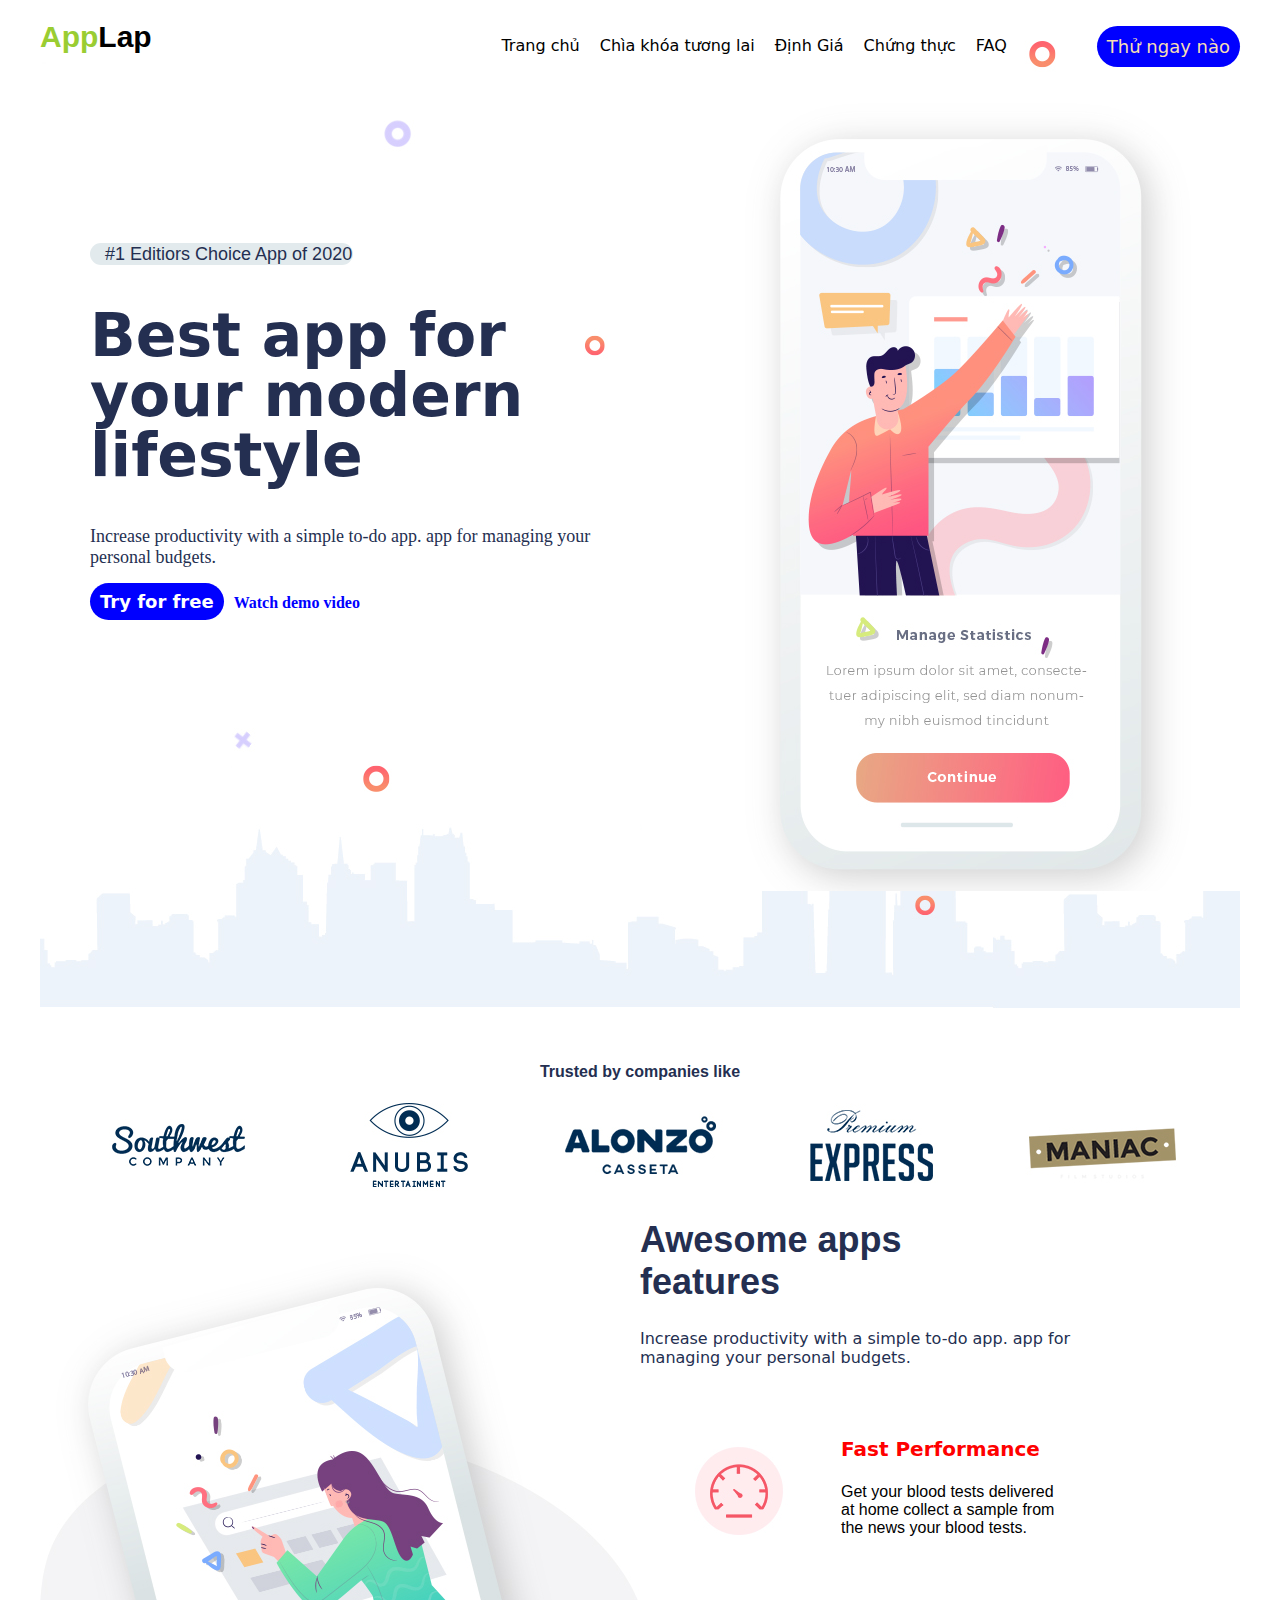
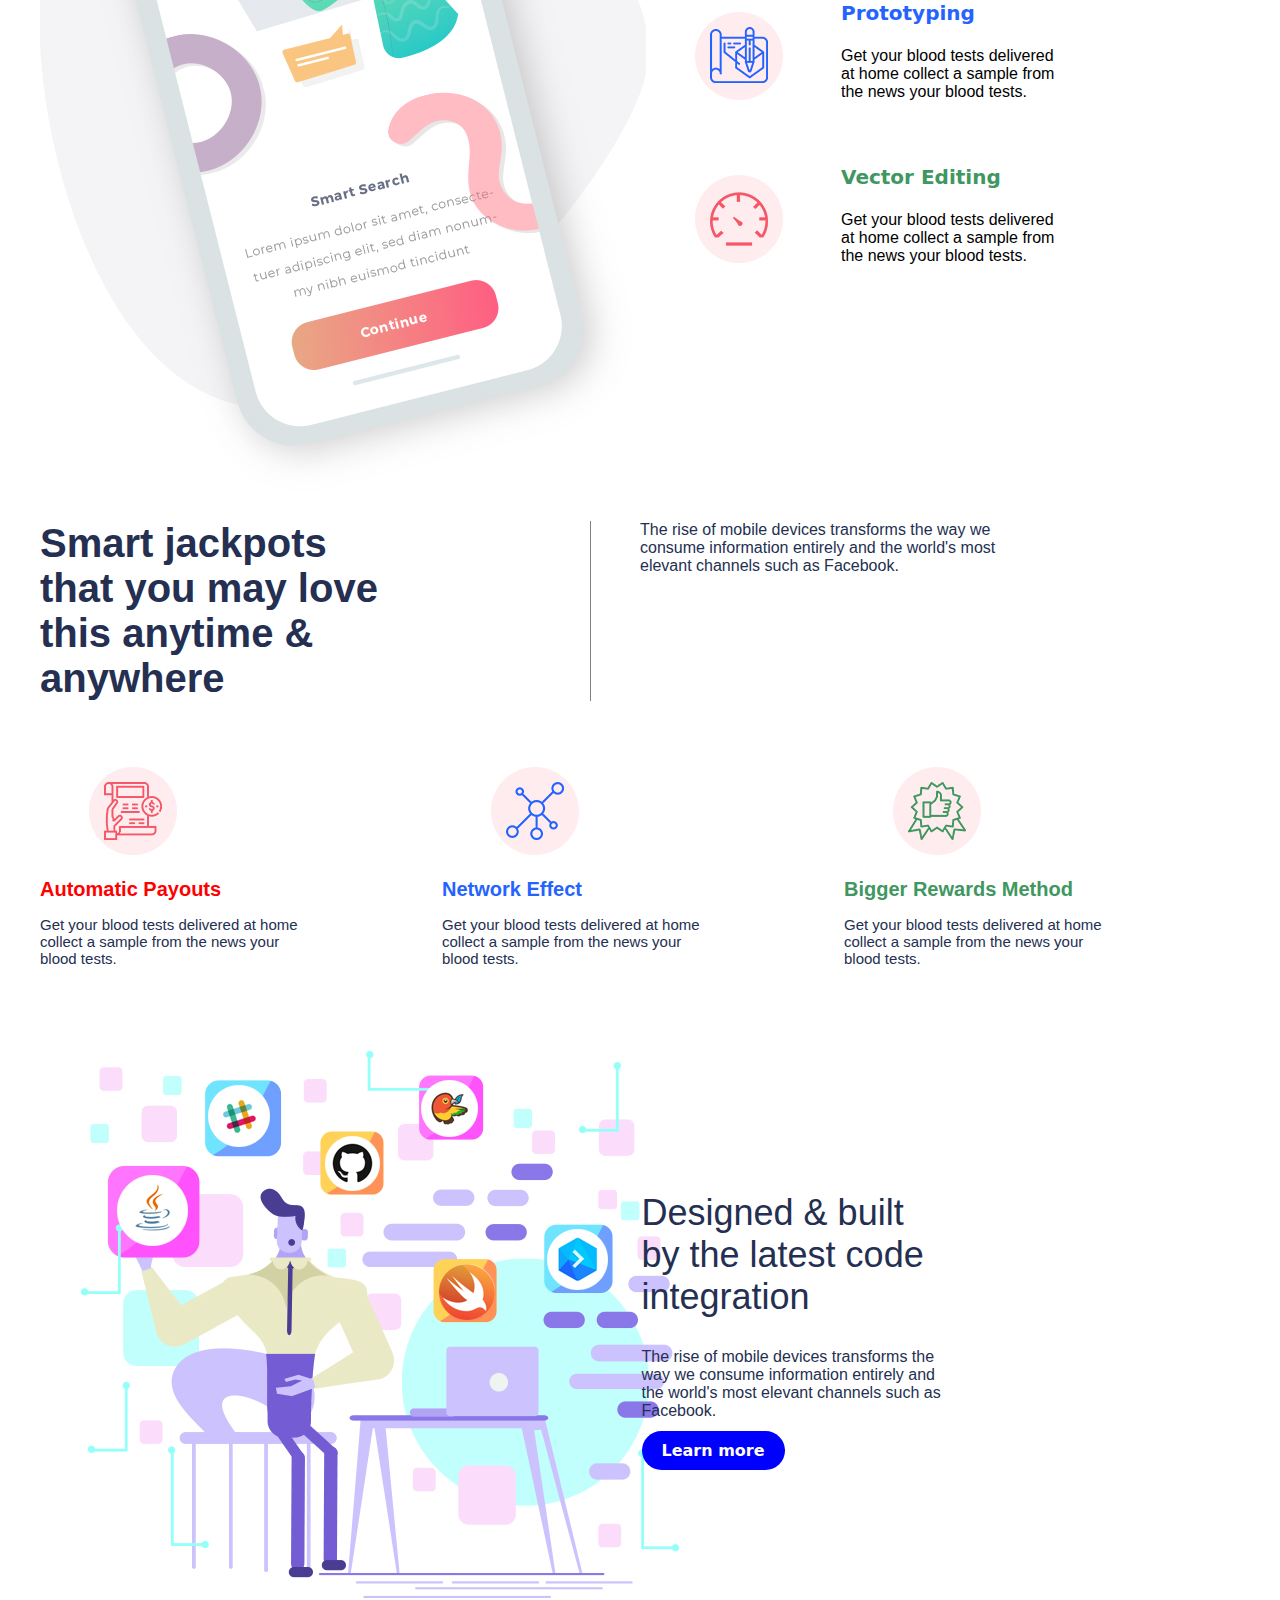
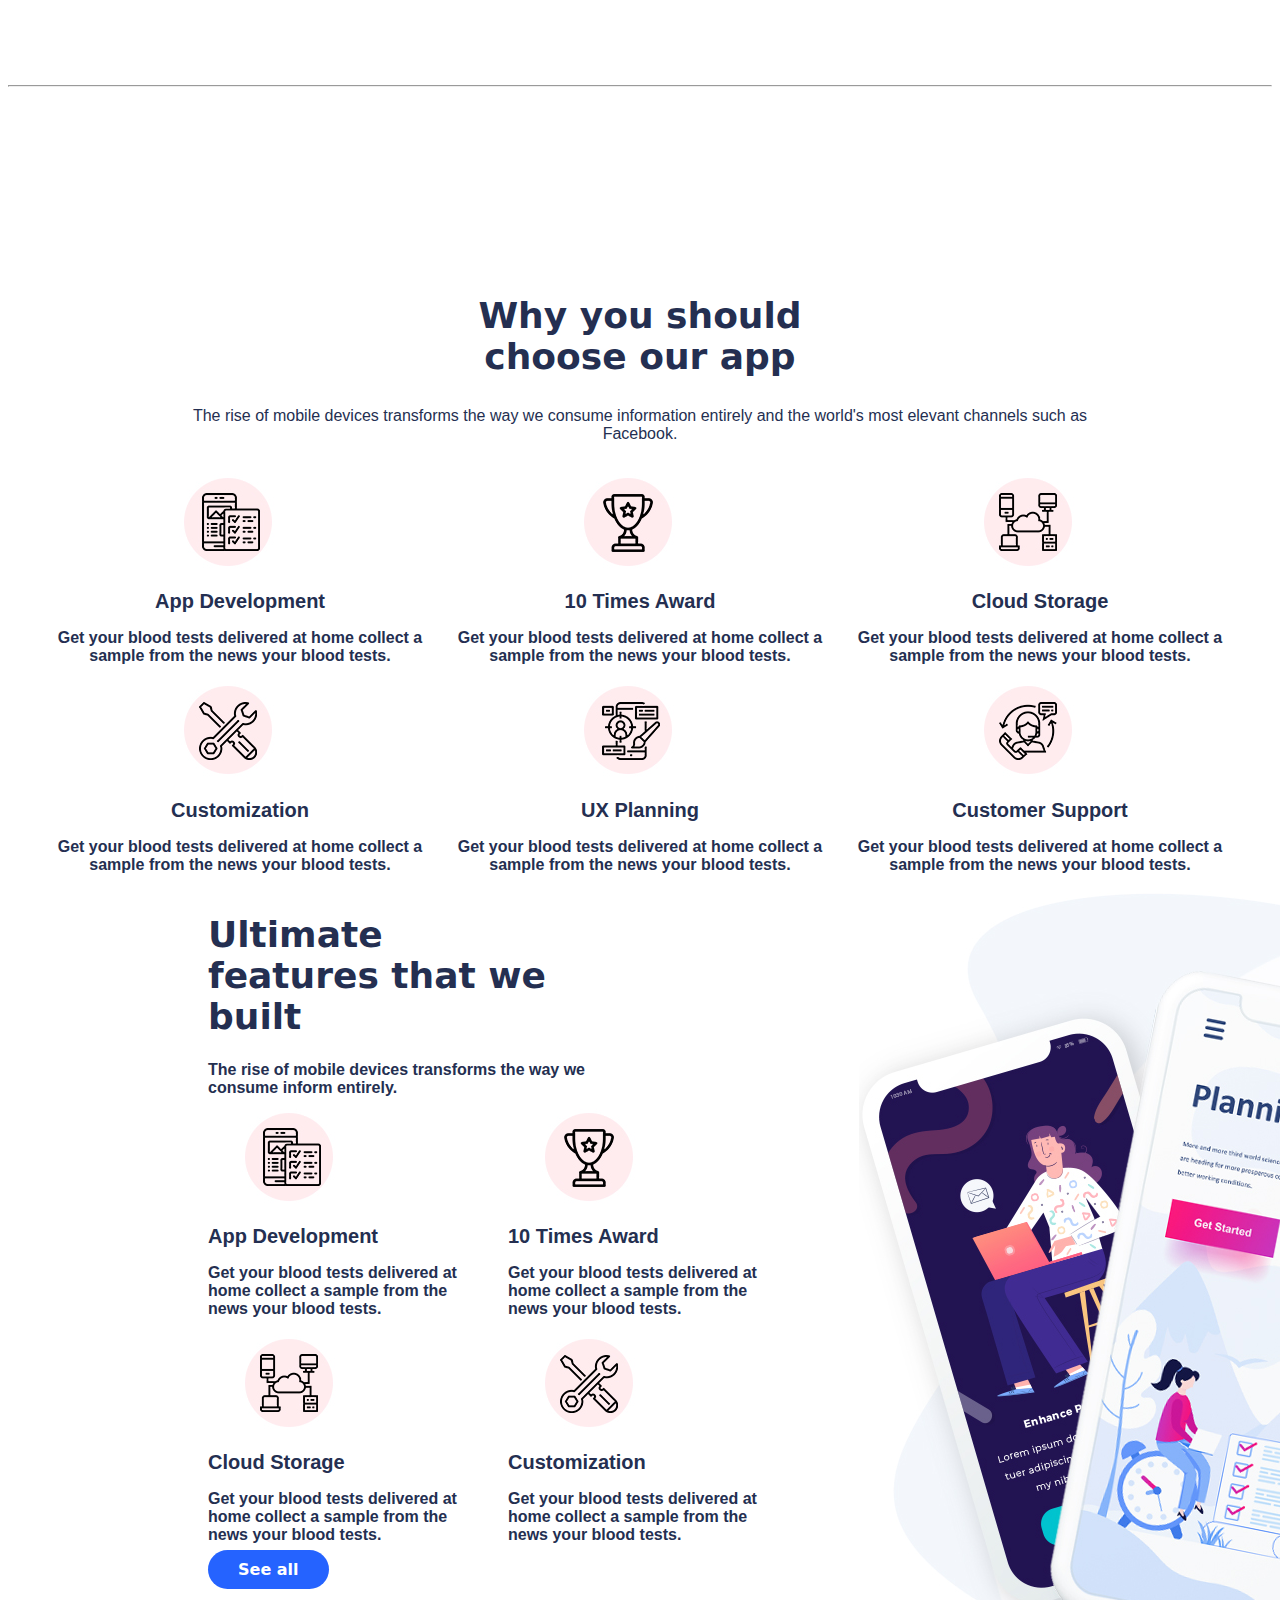
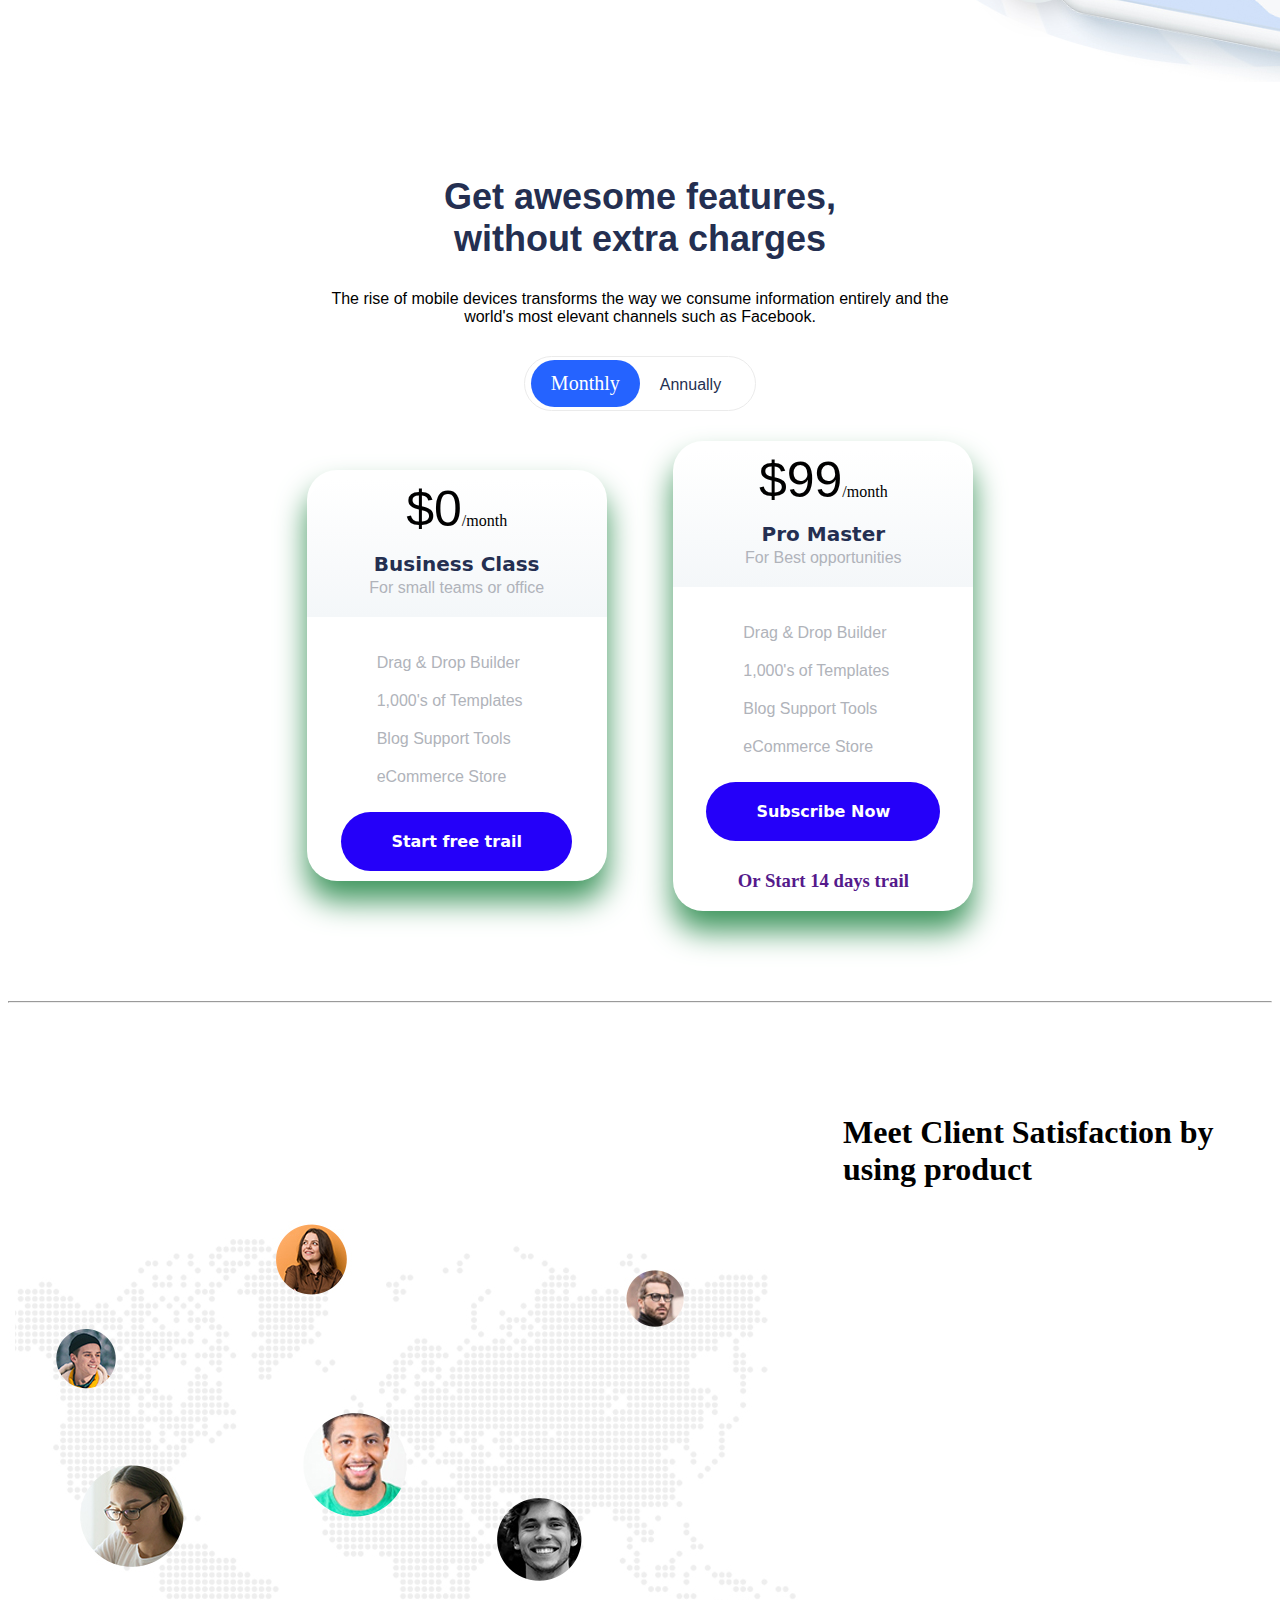
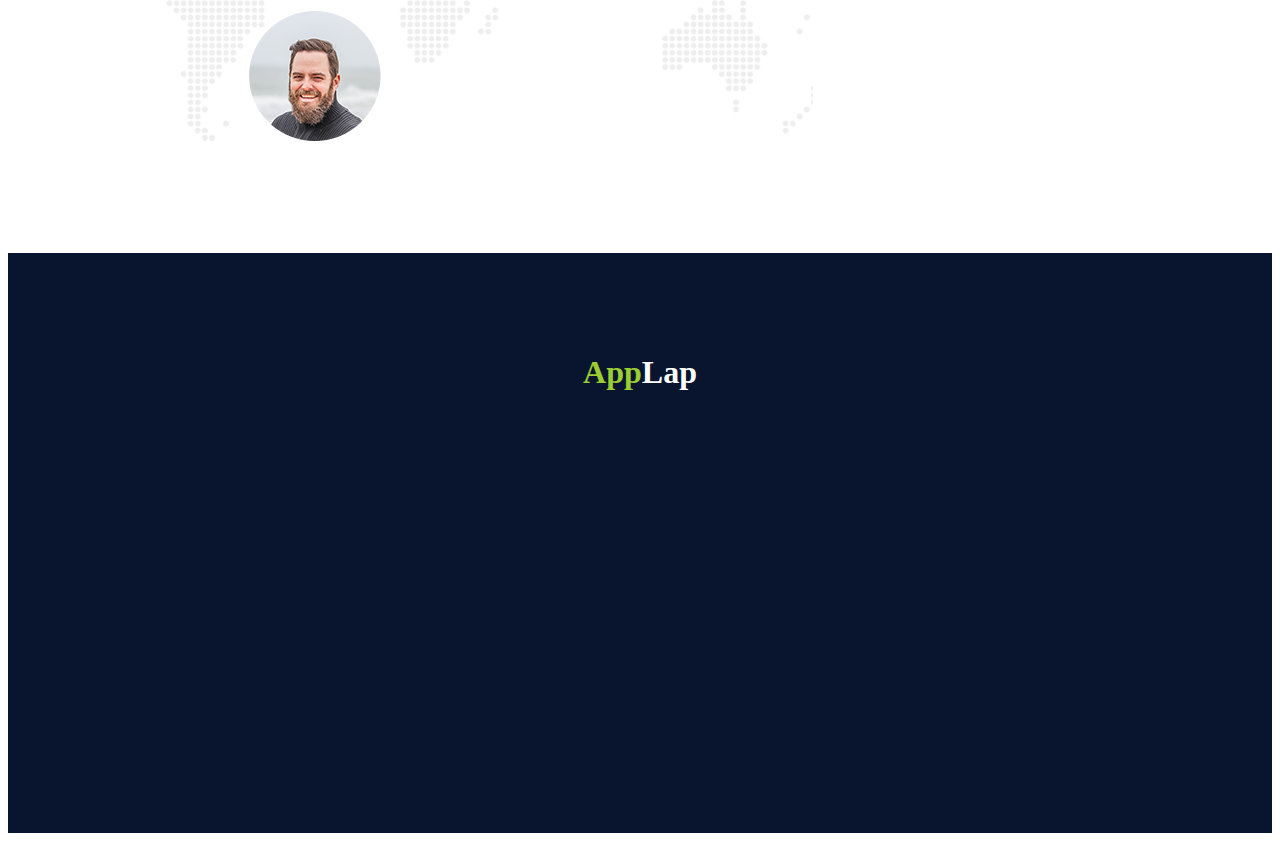
==== index.html @ 27d1355f "first commit" ====
<!DOCTYPE html>
<html lang="en">

<head>
    <meta charset="UTF-8">
    <meta http-equiv="X-UA-Compatible" content="IE=edge">
    <meta name="viewport" content="width=device-width, initial-scale=1.0">
    <title>Document</title>
    <link rel="stylesheet" href="css/style.css">
</head>

<body>
    <div class="khu1">
        <div class="menu">
            <div class="logo">
                <span class="app">App</span><span>Lap</span>
            </div>
            <div class="list-menu">
                <ul class="crop">
                    <li><a class="title" href="">Trang chủ</a></li>
                    <li><a class="title" href="">Chìa khóa tương lai</a></li>
                    <li><a class="title" href="">Định Giá</a></li>
                    <li><a class="title" href="">Chứng thực</a></li>
                    <li><a class="title" href="">FAQ</a></li>
                    <li><a class="title buttion" href="">Thử ngay nào</a></li>
                </ul>
            </div>
        </div>
        <div class="conten">
            <div class="border-outside">
                <div class="qc">
                    
                    <span class="plant1"><img src="./img/so1.jpg" style="margin-top: 20px;" alt=""> #1 Editiors Choice App of 2020</span>
                    <h1 class="plant2">Best app for your modern lifestyle</h1>
                    <h4 class="plant3">Increase productivity with a simple to-do app. app for
                        managing your personal budgets.</h4>
                    <span class="tff"><a href="">Try for free</a></span><span class="wdm"><a href="">Watch demo
                            video</a></span>
                </div>
            </div>
            <div class="img">
                <img src="./img/haha.jpg " class="img1" alt="">
            </div>
        </div>
    </div>
    <div class="khu2">

        <h2 class="title1">
            Trusted by companies like
        </h2>
        <div class="imgk2">
            <img src="./img/logo1.jpg" alt="">
            <img src="./img/logo2.jpg" alt="">
            <img src="./img/logo3.jpg" alt="">
            <img src="./img/logo4.jpg" alt="">
            <img src="./img/logo5.jpg" alt="">
        </div>
        <div class="conten1">
            <div class="imgk2"><img src="./img/img2.jpg" alt=""></div>
            <div class="naraka">
                <h1 class="h1k2">Awesome apps features</h1>
                <h5 class="h5k2">Increase productivity with a simple to-do app. app for
                    managing your personal budgets.</h5>
                <div class="title2">
                    <img src="./img/clock.jpg" alt="">
                    <div class="col-span-2">
                        <h1 class="a">Fast Performance</h1>
                        <h4>Get your blood tests delivered at home collect a sample from the news your blood tests.
                        </h4>
                    </div>
                </div>
                <div class="title2">
                    <img src="./img/paple.jpg" alt="">
                    <div class="col-span-2">
                        <h1 class="b">Prototyping</h1>
                        <h4>Get your blood tests delivered at home collect a sample from the news your blood tests.
                        </h4>
                    </div>
                </div>
                <div class="title2">
                    <img src="./img/clock.jpg" alt="">
                    <div class="col-span-2">
                        <h1 class="c">Vector Editing</h1>
                        <h4>Get your blood tests delivered at home collect a sample from the news your blood tests.
                        </h4>
                    </div>
                </div>

            </div>
        </div>
    </div>
    <div class="khu3">
        <div class="plan">
            <span class="nd1">Smart jackpots that you may love this anytime & anywhere</span>
            <span class="nd2">The rise of mobile devices transforms the way we
                consume information entirely and the world's most
                elevant channels such as Facebook.
            </span>
        </div>
        <div class="plan1">
            <div class="total">
                <img src="./img/bill.jpg" alt="">
                <h1 class="a">Automatic Payouts</h1>
                <h3>Get your blood tests delivered at home collect a sample from the news your blood tests.</h3>
            </div>
            <div class="total">
                <img src="./img/network.jpg" alt="">
                <h1 class="b">Network Effect</h1>
                <h3>Get your blood tests delivered at home collect a sample from the news your blood tests.</h3>
            </div>
            <div class="total">
                <img src="./img/badge.jpg" alt="">
                <h1 class="c">Bigger Rewards Method</h1>
                <h3>Get your blood tests delivered at home collect a sample from the news your blood tests.</h3>
            </div>
        </div>
    </div>
    <div class="khu4">
        <img src="./img/bia2.jpg" alt="">
        <div class="clam">
            <h2>Designed & built by the latest code integration</h2>
            <h4>The rise of mobile devices transforms the way we
            consume information entirely and the world's most
            elevant channels such as Facebook.</h4>
            <span>Learn more</span>

        </div>
    </div>
    <hr>
    <div class="khu5">
        <h1 class="pla">Why you should choose our app</h1>
        <h2 class="plak5">The rise of mobile devices transforms the way we consume information entirely
            and the world's most elevant channels such as Facebook.</h2>
        <div class="gridk5">
            <div class="grik">
                <img src="./img/1.jpg" alt="">
                <h1>App Development</h1>
                <h3>Get your blood tests delivered at
                    home collect a sample from the
                    news your blood tests.</h3>
                  
            </div>
            <div class="grik">
                <img src="./img/2.jpg" alt="">
                <h1>10 Times Award</h1>
                <h3>Get your blood tests delivered at
                    home collect a sample from the
                    news your blood tests.</h3>
                
            </div>
            <div class="grik">
                <img src="./img/3.jpg" alt="">
                <h1>Cloud Storage</h1>
                <h3>Get your blood tests delivered at
                    home collect a sample from the
                    news your blood tests.</h3>
                
            </div>
            <div class="grik">
                <img src="./img/4.jpg" alt="">
                <h1>Customization</h1>
                <h3>Get your blood tests delivered at
                    home collect a sample from the
                    news your blood tests.</h3>
                
            </div>
            <div class="grik">
                <img src="./img/5.jpg" alt="">
                <h1>UX Planning</h1>
                <h3>Get your blood tests delivered at
                    home collect a sample from the
                    news your blood tests.</h3>
                
            </div>
            <div class="grik">
                <img src="./img/6.jpg" alt="">
                <h1>Customer Support</h1>
                <h3>Get your blood tests delivered at
                    home collect a sample from the
                    news your blood tests.</h3>
                
            </div>
        </div>
    </div>
    <div class="khu6">
        <div class="gridk6">
            <div class="plack">
                <h1 class="pt">Ultimate features that we built</h1>
                <h1 class="pl">The rise of mobile devices transforms the way we consume inform entirely.</h1>
                <div class="gridplack">
                    <div class="grik k6">
                        <img src="./img/1.jpg" alt="">
                        <h1>App Development</h1>
                        <h3>Get your blood tests delivered at
                            home collect a sample from the
                            news your blood tests.</h3>
                          
                    </div>
                    <div class="grik k6">
                        <img src="./img/2.jpg" alt="">
                        <h1>10 Times Award</h1>
                        <h3>Get your blood tests delivered at
                            home collect a sample from the
                            news your blood tests.</h3>
                        
                    </div>
                    <div class="grik k6">
                        <img src="./img/3.jpg" alt="">
                        <h1>Cloud Storage</h1>
                        <h3>Get your blood tests delivered at
                            home collect a sample from the
                            news your blood tests.</h3>
                        
                    </div>
                    <div class="grik k6">
                        <img src="./img/4.jpg" alt="">
                        <h1>Customization</h1>
                        <h3>Get your blood tests delivered at
                            home collect a sample from the
                            news your blood tests.</h3>
                        
                    </div>
                </div>
                <span class="seeall"><a href="">See all</a></span>
            </div>
        </div>
        <div class="img">
            <img src="./img/bia3.jpg" alt="">
        </div>
    </div>
    <div class="khu7">
        <h1 class="h1k7">Get awesome features, without extra charges</h1>
        <h1 class="h11k7">The rise of mobile devices transforms the way we consume information entirely
            and the world's most elevant channels such as Facebook.</h1>
        <div class="titlek7">
            <span class="month">Monthly</span><span class="annu">Annually</span>
        </div>
        <div class="gridk7">
            <div class="startfree">
                <div class="headk7">
                    <span class="nb">$0</span><span>/</span><span>month</span>
                    <h1 class="bussiness">Business Class</h1>
                    <h5 class="fsm">For small teams or office</h5>
                </div>
                <div class="bobyk7">
                    <ul>
                        <li>Drag & Drop Builder </li>
                        <li>1,000's of Templates</li>
                        <li>Blog Support Tools</li>
                        <li>eCommerce Store</li>
                        
                    </ul>
                    <button class="stfree"><a href="#">Start free trail</a></button>
                </div>
            </div>
            <div class="startpromasster">
                <div class="headk7">
                    <span class="nb">$99</span><span>/</span><span>month</span>
                    <h1 class="bussiness">Pro Master</h1>
                    <h5 class="fsm">For Best opportunities</h5>
                </div>
                <div class="bobyk7">
                    <ul>
                        <li>Drag & Drop Builder </li>
                        <li>1,000's of Templates</li>
                        <li>Blog Support Tools</li>
                        <li>eCommerce Store</li>
                    </ul>
                    <button class="stfree"><a href="">Subscribe Now</a></button>
                    <h3><a href="" class="or">Or Start 14 days trail</a></h3>
                </div>
            </div>
        </div>

    </div>
    <hr>
    <div class="khu8">
        <div class="world">
            <img src="./img/world.jpg" alt="">
        </div>
        <div class="text">
            <h1 class="k7top">
                Meet Client Satisfaction by using product
            </h1>
            <h4></h4>
        </div>
    </div>
    <div class="footer">
        <div class="planter"><h1> <span class="app">App</span><span class="white">Lap</span></h1></div>
    </div>
</body> 

</html>
---- css/style.css ----
.khu1 {
    padding-top: 12px;
    max-width: 1200px;
    height: 1000px;
    margin: auto;
    background-image: url("../../img/bg-1.jpg");
}

.logo span {
    font-family: 'Lucida Sans', 'Lucida Sans Regular', 'Lucida Grande', 'Lucida Sans Unicode', Geneva, Verdana, sans-serif;
    font-weight: bold;
    font-size: 30px;
}

.app {
    color: yellowgreen;
}

.menu {
    display: flex;
    justify-content: space-between;
}

.crop {
    display: flex;
    list-style: none;
    border: none;
}

.title {
    text-decoration: none;
    padding-left: 20px;
    color: black;
    font-family: system-ui, -apple-system, BlinkMacSystemFont, 'Segoe UI', Roboto, Oxygen, Ubuntu, Cantarell, 'Open Sans', 'Helvetica Neue', sans-serif;
    font-size: medium;
    font-weight: 5 00;

}

.buttion {
    margin-left: 90px;
    padding: 10px;
    background-color: blue;
    color: wheat;
    border-radius: 50px;
    font-size: 18px;
    font-family: system-ui, -apple-system, BlinkMacSystemFont, 'Segoe UI', Roboto, Oxygen, Ubuntu, Cantarell, 'Open Sans', 'Helvetica Neue', sans-serif;
    font-weight: 800px;
}

.conten {
    padding-top: 500px;
    margin: auto;
    max-width: 1100px;
    display: grid;
    grid-template-columns: repeat(2, minmax(0, 1fr));
    gap: 3px;
    padding-top: 30px;
}

.img {
    margin: auto;
}

.border-outside {
    padding-top: 25%;
}

.plant1 img {
    border-radius: 30px;

}

.plant1 {
    font-size: 18px;
    font-family: 'Lucida Sans', 'Lucida Sans Regular', 'Lucida Grande', 'Lucida Sans Unicode', Geneva, Verdana, sans-serif;
    color: #242f51;
    background-color: #e2eaed;
    padding: 1px;
    width: 335px;
    border-radius: 50px;
    padding-left: 10px;
    height: 30px;

}

.plant2 {
    font-size: 60px;
    font-family: system-ui, -apple-system, BlinkMacSystemFont, 'Segoe UI', Roboto, Oxygen, Ubuntu, Cantarell, 'Open Sans', 'Helvetica Neue', sans-serif;
    line-height: 60px;
    color: #242f51;
}

.plant3 {
    font-size: 18px;
    font-family: 'Times New Roman', Times, serif;
    color: #242f51;
    font-weight: 400;
}

.tff>a {
    text-decoration: none;
    padding: 8px;
    padding-top: 8px;
    padding-bottom: 8px;
    padding-left: 10px;
    padding-right: 10px;
    background-color: blue;
    color: white;
    border-radius: 50px;
    font-size: 18px;
    font-family: system-ui, -apple-system, BlinkMacSystemFont, 'Segoe UI', Roboto, Oxygen, Ubuntu, Cantarell, 'Open Sans', 'Helvetica Neue', sans-serif;
    font-weight: bold;
}

.wdm>a {
    text-decoration: none;
    margin-left: 10px;
    font-weight: bold;
    color: blue;
}

.khu2 {
    height: auto;
    margin: auto;
    max-width: 1200px;
    padding-top: 30px;
}

.title1 {
    text-align: center;
    font-size: 16px;
    font-family: 'Lucida Sans', 'Lucida Sans Regular', 'Lucida Grande', 'Lucida Sans Unicode', Geneva, Verdana, sans-serif;
    color: #242f51;
}

.imgk2 {
    display: flex;
    justify-content: space-evenly;
}

.conten1 {
    display: grid;
    grid-template-columns: repeat(2, minmax(0, 1fr));
}

.h1k2 {
    font-family: 'Segoe UI', Tahoma, Geneva, Verdana, sans-serif;
    font-size: 36px;
    font-weight: 600s;
    width: 280px;
    color: #242f51;
}

.h5k2 {
    font-size: 16px;
    font-family: system-ui, -apple-system, BlinkMacSystemFont, 'Segoe UI', Roboto, Oxygen, Ubuntu, Cantarell, 'Open Sans', 'Helvetica Neue', sans-serif;
    color: #242f51;
    font-weight: 400;
    width: 430px;
}

.title2 {
    display: grid;
    grid-template-columns: 1fr 1fr 1fr;
    gap: 3px;
    padding-top: 30px;
}

.col-span-2 {
    grid-column: span 2 / span 2;
}

.title2 h1 {
    font-size: 20px;
    font-family: system-ui, -apple-system, BlinkMacSystemFont, 'Segoe UI', Roboto, Oxygen, Ubuntu, Cantarell, 'Open Sans', 'Helvetica Neue', sans-serif;
    font-weight: 700;
}

.title2 h4 {
    font-family: 'Lucida Sans', 'Lucida Sans Regular', 'Lucida Grande', 'Lucida Sans Unicode', Geneva, Verdana, sans-serif;
    font-size: 16px;
    width: 222px;
    font-weight: 200;
}

.title2 img {
    margin: auto;
}

.a {
    color: red;
}

.b {
    color: #2563ff;
}

.c {
    color: #40975f;
}

.khu3 {
    height: auto;
    margin: auto;
    max-width: 1200px;
    padding-top: 30px;
}

.plan {
    display: grid;
    grid-template-columns: repeat(2, minmax(0, 1fr));
}

.nd1 {
    font-size: 40px;
    font-weight: 600;
    font-family: Impact, Haettenschweiler, 'Arial Narrow Bold', sans-serif;
    width: 370px;
    border-right: 1px solid gray;
    padding-right: 180px;
    color: #242f51;
}

.nd2 {
    font-family: 'Lucida Sans', 'Lucida Sans Regular', 'Lucida Grande', 'Lucida Sans Unicode', Geneva, Verdana, sans-serif;
    font-weight: 300;
    color: #242f51;
    width: 400px;
}

.plan1 {
    padding-top: 60px;
    display: grid;
    grid-template-columns: repeat(3, minmax(0, 1fr));
    gap: 6px;
}

.total h1 {
    font-family: 'Segoe UI', Tahoma, Geneva, Verdana, sans-serif;
    font-size: 20px;
    font-weight: 600s;
}

.plan1 h3 {
    width: 260px;
    font-family: 'Lucida Sans', 'Lucida Sans Regular', 'Lucida Grande', 'Lucida Sans Unicode', Geneva, Verdana, sans-serif;
    font-weight: 100;
    color: #242f51;
    font-size: 15px;
}

.khu4 {
    max-width: 1600px;
    margin: auto;
    display: grid;
    grid-template-columns: repeat(2, minmax(0, 1fr));
    gap: 3px;
}

.clam h2 {
    padding-top: 180px;
    font-size: 36px;
    font-weight: 500;
    font-family: Impact, Haettenschweiler, 'Arial Narrow Bold', sans-serif;
    width: 310px;

    padding-right: 180px;
    color: #242f51;
}

.clam h4 {

    font-family: 'Lucida Sans', 'Lucida Sans Regular', 'Lucida Grande', 'Lucida Sans Unicode', Geneva, Verdana, sans-serif;
    font-weight: 300;
    color: #242f51;
    width: 300px;
}

.clam span {
    background-color: blue;
    color: white;
    padding: 10px 20px;
    margin-top: 40px;
    font-weight: bold;
    font-family: system-ui, -apple-system, BlinkMacSystemFont, 'Segoe UI', Roboto, Oxygen, Ubuntu, Cantarell, 'Open Sans', 'Helvetica Neue', sans-serif;
    border-radius: 60px;
}

.khu5 {
    max-width: 1200px;
    margin: auto;
    padding-top: 200px;
    text-align: center;
}

.pla {

    font-family: system-ui, -apple-system, BlinkMacSystemFont, 'Segoe UI', Roboto, Oxygen, Ubuntu, Cantarell, 'Open Sans', 'Helvetica Neue', sans-serif;
    font-size: 36px;
    font-weight: 600;
    width: 436px;
    margin: auto;
    color: #242f51;
}

.plak5 {
    font-family: 'Lucida Sans', 'Lucida Sans Regular', 'Lucida Grande', 'Lucida Sans Unicode', Geneva, Verdana, sans-serif;
    font-size: 16px;
    color: #242f51;
    font-weight: 400;
    width: 940px;
    margin: auto;
    padding: 30px 0;
}

.gridk5 {
    display: grid;
    grid-template-columns: 1fr 1fr 1fr;
}

.grik h1 {
    font-size: 20px;
    font-family: 'Segoe UI', Tahoma, Geneva, Verdana, sans-serif;
    font-weight: 700;
    color: #242f51;
}

.grik h3 {
    font-family: 'Lucida Sans', 'Lucida Sans Regular', 'Lucida Grande', 'Lucida Sans Unicode', Geneva, Verdana, sans-serif;
    font-size: 16px;
    font-weight: 600;
    color: #242f51;
}

.footer {
    margin-top: 40px;
    height: 580px;
    background-color: #09142e;
}

.white {
    color: white;
}

.planter {
    padding-top: 80px;
    text-align: center;
}

.khu6 {
    width: 1600px;
    margin: auto;
    display: grid;
    grid-template-columns: 1fr 1fr;
    margin: auto;
}

.plack {
    padding-left: 200px;
}

.plack .pl {
    width: 400px;
    font-size: 16px;
    font-family: 'Lucida Sans', 'Lucida Sans Regular', 'Lucida Grande', 'Lucida Sans Unicode', Geneva, Verdana, sans-serif;
    font-weight: bold;
    color: #242f51;
}

.pt {
    font-size: 36px;
    font-family: system-ui, -apple-system, BlinkMacSystemFont, 'Segoe UI', Roboto, Oxygen, Ubuntu, Cantarell, 'Open Sans', 'Helvetica Neue', sans-serif;
    font-weight: 900;
    width: 350px;
    color: #242f51;
}

.gridplack {
    display: grid;
    grid-template-columns: 1fr 1fr;
}

.seeall a {
    text-decoration: none;
    list-style: none;
    background-color: #2563ff;
    padding: 10px;
    padding-left: 30px;
    padding-right: 30px;
    border-radius: 30px;
    color: white;
    font-family: system-ui, -apple-system, BlinkMacSystemFont, 'Segoe UI', Roboto, Oxygen, Ubuntu, Cantarell, 'Open Sans', 'Helvetica Neue', sans-serif;
    font-weight: 600;

}

.k6 h3 {
    width: 258px;
}

.khu7 {
    max-width: 1200px;
    margin: auto;
    text-align: center;
    margin-top: 90px;
    margin-bottom: 90px;

}

.h1k7 {
    margin: auto;
    font-size: 36px;
    font-family: 'Gill Sans', 'Gill Sans MT', Calibri, 'Trebuchet MS', sans-serif;
    font-weight: 800;
    color: #242f51;
    width: 500px;
}

.h11k7 {
    margin: auto;
    font-size: 16px;
    font-family: 'Lucida Sans', 'Lucida Sans Regular', 'Lucida Grande', 'Lucida Sans Unicode', Geneva, Verdana, sans-serif;
    font-weight: 500;
    width: 650px;
    padding: 30px 0;
}

.titlek7 {
    margin: auto;
    border: #ebebeb solid 1px;
    border-radius: 50px;
    width: 230px;
    height: 53px;
}

.month {
    padding: 12px;
    padding-left: 20px;
    padding-right: 20px;
    background-color: #2563ff;
    color: white;
    margin-left: -28px;
    margin-right: 10px;
    margin-top: 3px;
    display: inline-block;
    font-size: 20px;
    border-radius: 50px;

}

.annu {
    font-family: 'Franklin Gothic Medium', 'Arial Narrow', Arial, sans-serif;
    font-size: medium;
    font-size: 16px;
    font-weight: 500;
    color: #242f51;
    padding-left: 10px;
}

.gridk7 {
    display: flex;
    margin: auto;
    justify-items: center;
    margin-top: 30px;

}

.startfree {
    padding-left: -40px;
    padding-top: 10px;
    width: 300px;
    margin: auto;
    text-align: center;
    box-shadow: 0px 20px 30px #40975f;
    border-radius: 30px;
    margin-right: -200px;
}

.startfree:hover {
    border: #242f51 solid 1px;
    transform: scale(1.1);
    transition: transform 0.8s;
    transform-style: preserve-3d;

}
.startpromasster:hover {
    border: #242f51 solid 1px;
    transform: scale(1.1);
    transition: transform 0.8s;
    transform-style: preserve-3d;
}

.bussiness {
    font-size: 20px;
    font-family: system-ui, -apple-system, BlinkMacSystemFont, 'Segoe UI', Roboto, Oxygen, Ubuntu, Cantarell, 'Open Sans', 'Helvetica Neue', sans-serif;
    font-weight: 00;
    color: #242f51;
}

.fsm {
    margin-top: -10px;
    padding-bottom: 20px;
    font-size: 16px;
    font-weight: 500;
    font-family: 'Lucida Sans', 'Lucida Sans Regular', 'Lucida Grande', 'Lucida Sans Unicode', Geneva, Verdana, sans-serif;
    color: #b0b3ba;
}

.nb {
    font-size: 50px;
    font-family: Impact, Haettenschweiler, 'Arial Narrow Bold', sans-serif;
    font-weight: 400;
}

.stfree {
    margin: auto;
    margin-bottom: 10px;
    padding: 20px;
    padding-left: 50px;
    padding-right: 50px;
    background-color: #2500f9;
    border: none;
    font-size: 16px;
    font-family: system-ui, -apple-system, BlinkMacSystemFont, 'Segoe UI', Roboto, Oxygen, Ubuntu, Cantarell, 'Open Sans', 'Helvetica Neue', sans-serif;
    font-weight: 600;
   
    border-radius: 30px;
    
    
}
.stfree a{
    text-decoration: none;
    list-style: none;
    color: white;
}


.bobyk7 ul li {
    padding: 10px;
    padding-left: 30px;
    font-size: 16px;
    font-weight: 500;
    font-family: 'Lucida Sans', 'Lucida Sans Regular', 'Lucida Grande', 'Lucida Sans Unicode', Geneva, Verdana, sans-serif;
    color: #b0b3ba;
}

.headk7 {
    border-top-left-radius: 30px;
    border-top-right-radius: 30px;
    background-color: white;
    background-image: linear-gradient(white, #f4f7f9);
}

.startpromasster {

    width: 300px;
    padding-left: -40px;
    padding-top: 10px;
    width: 300px;
    margin: auto;
    text-align: center;
    box-shadow: 0px 20px 30px #40975f;
    border-radius: 30px;
}
.or{
    text-decoration: none;
    list-style: none;
}
.bobyk7 li {
    list-style: none;
    text-align: start;
    padding: 5px;
}
.khu8{
  margin: auto;
  margin-top: 90px;
  display: flex;
}
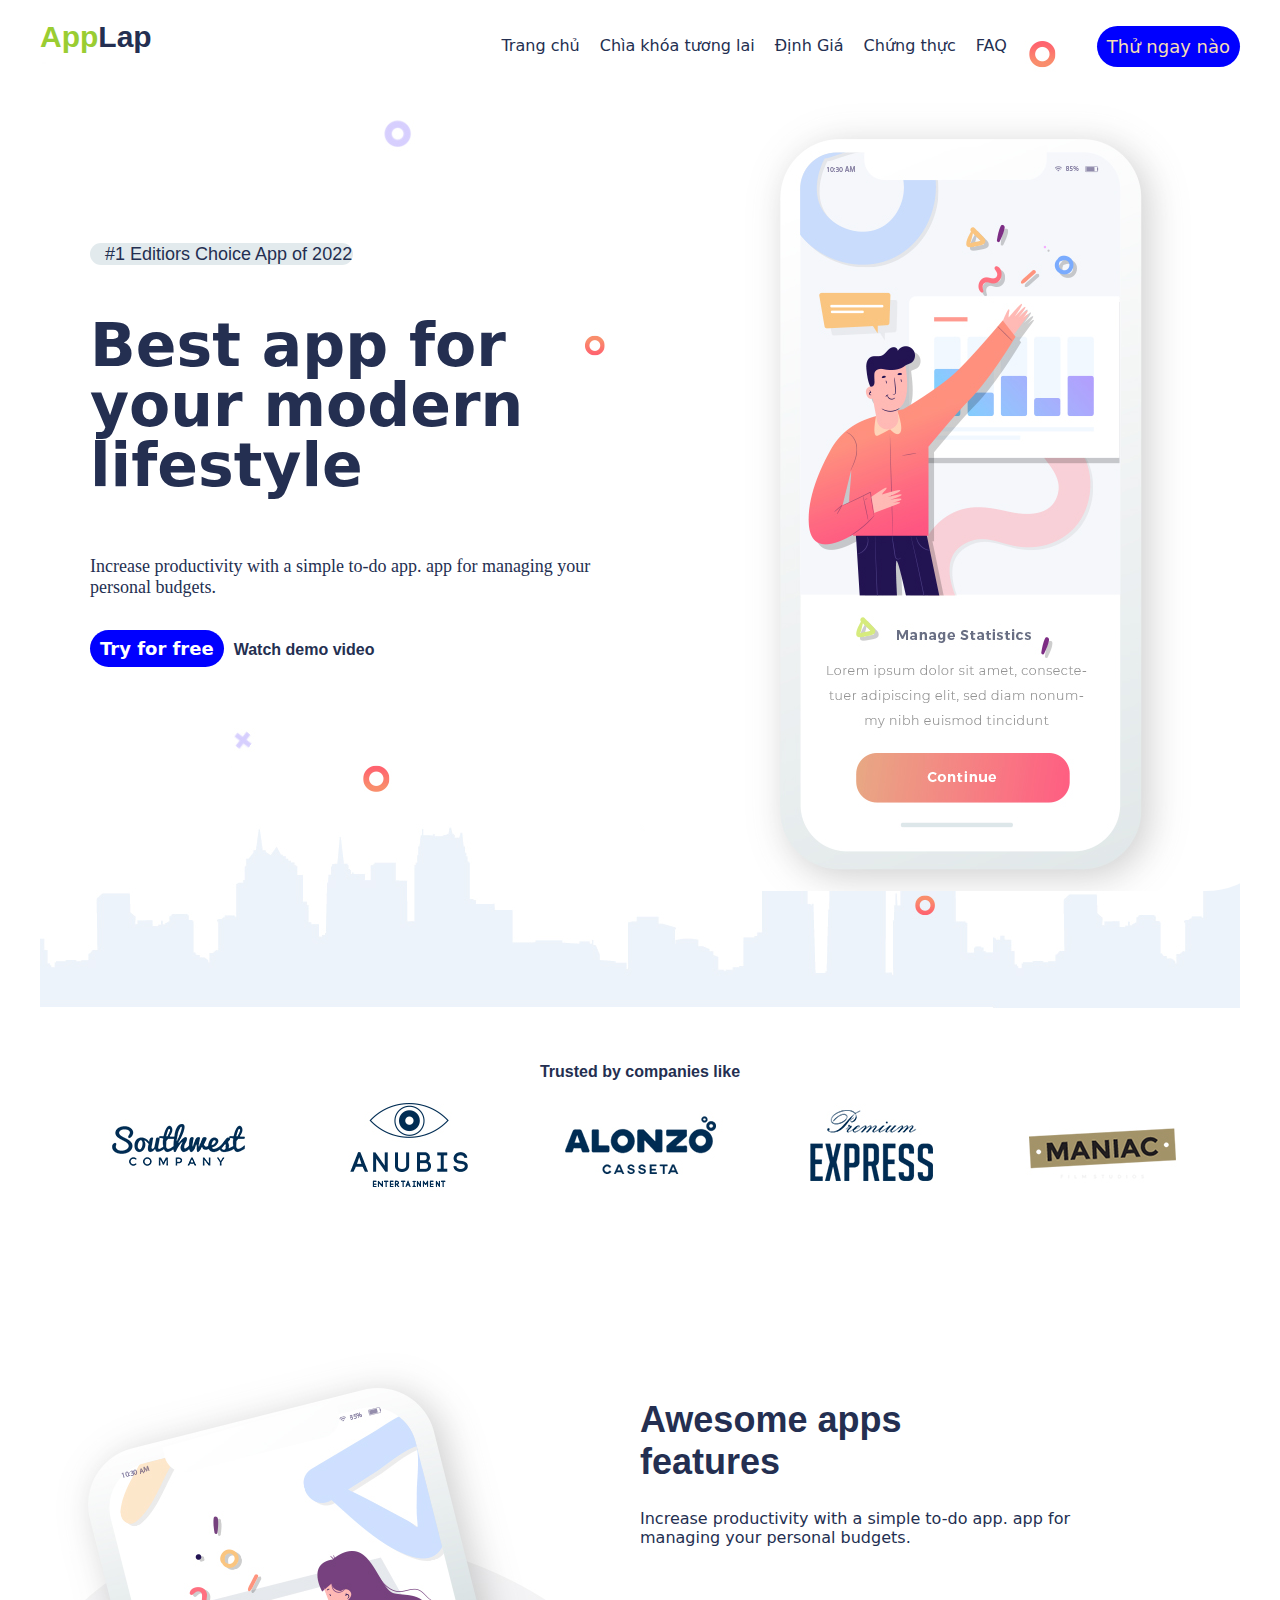
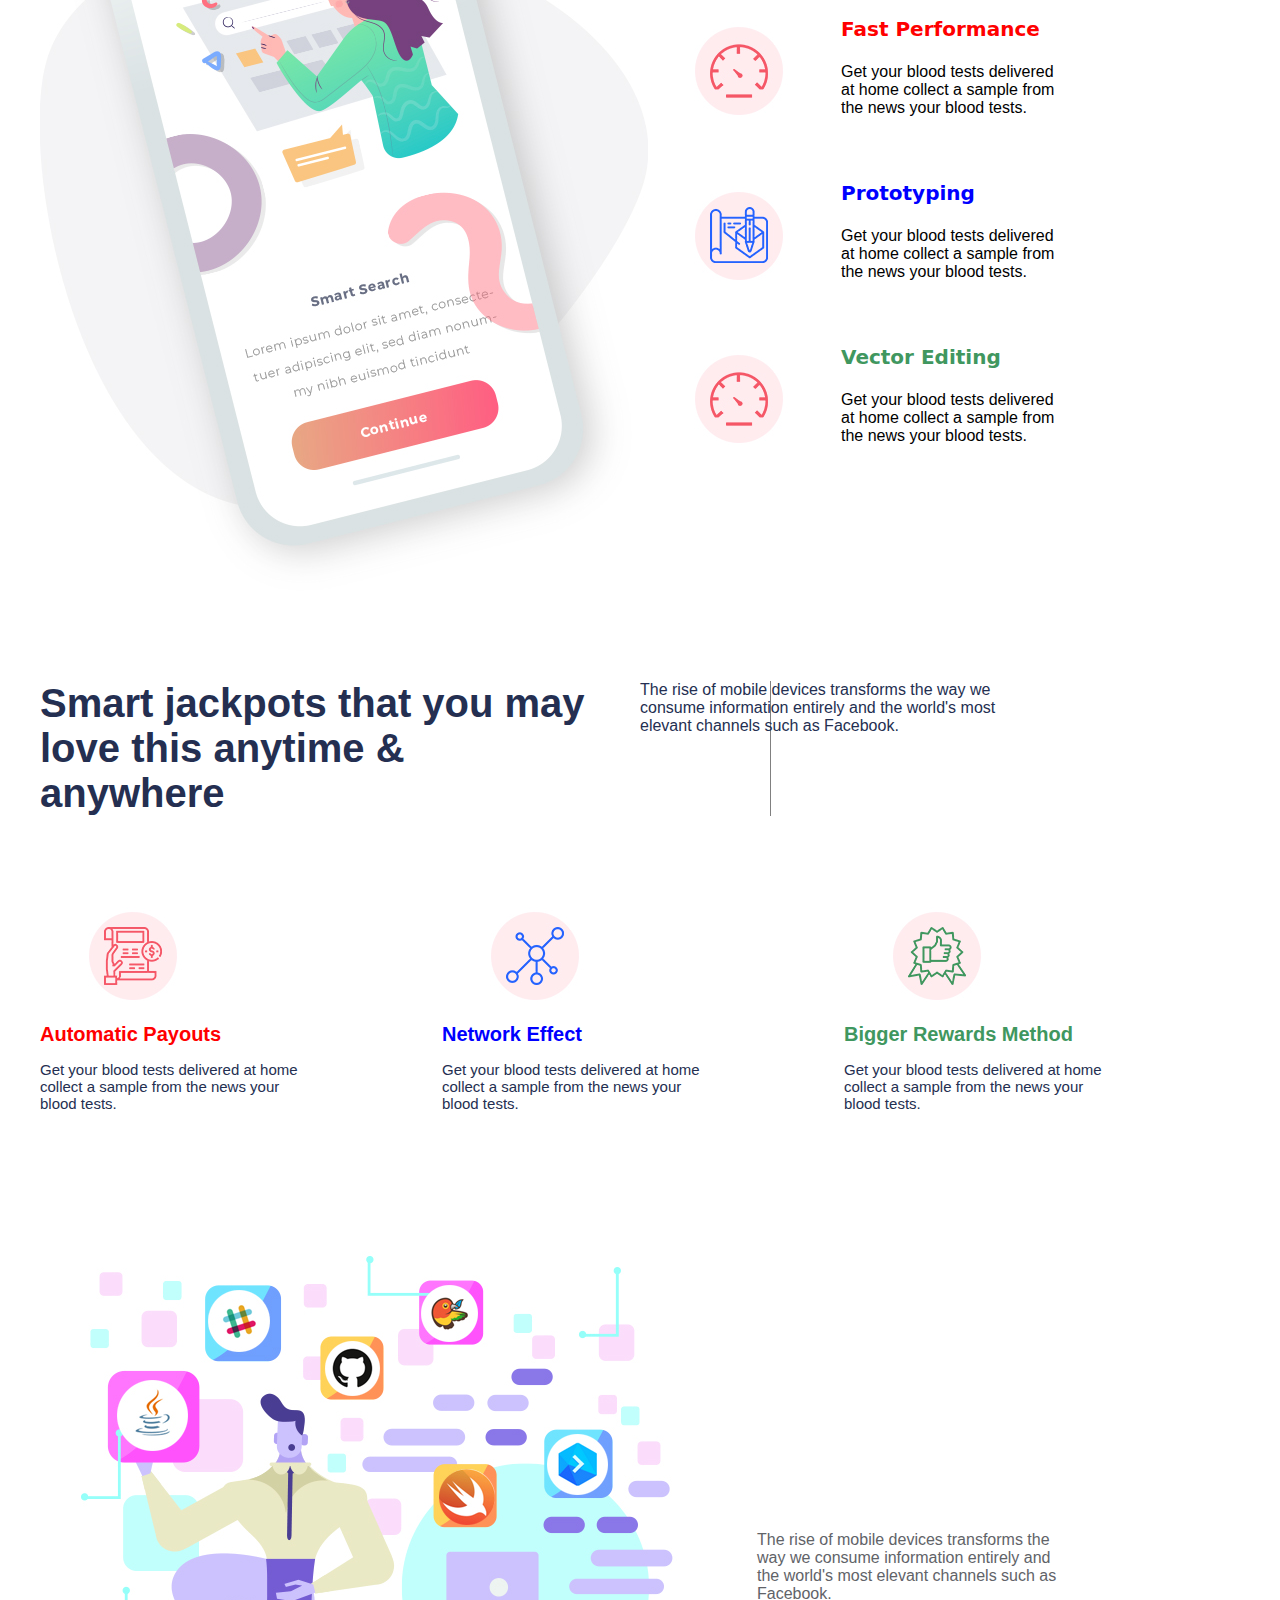
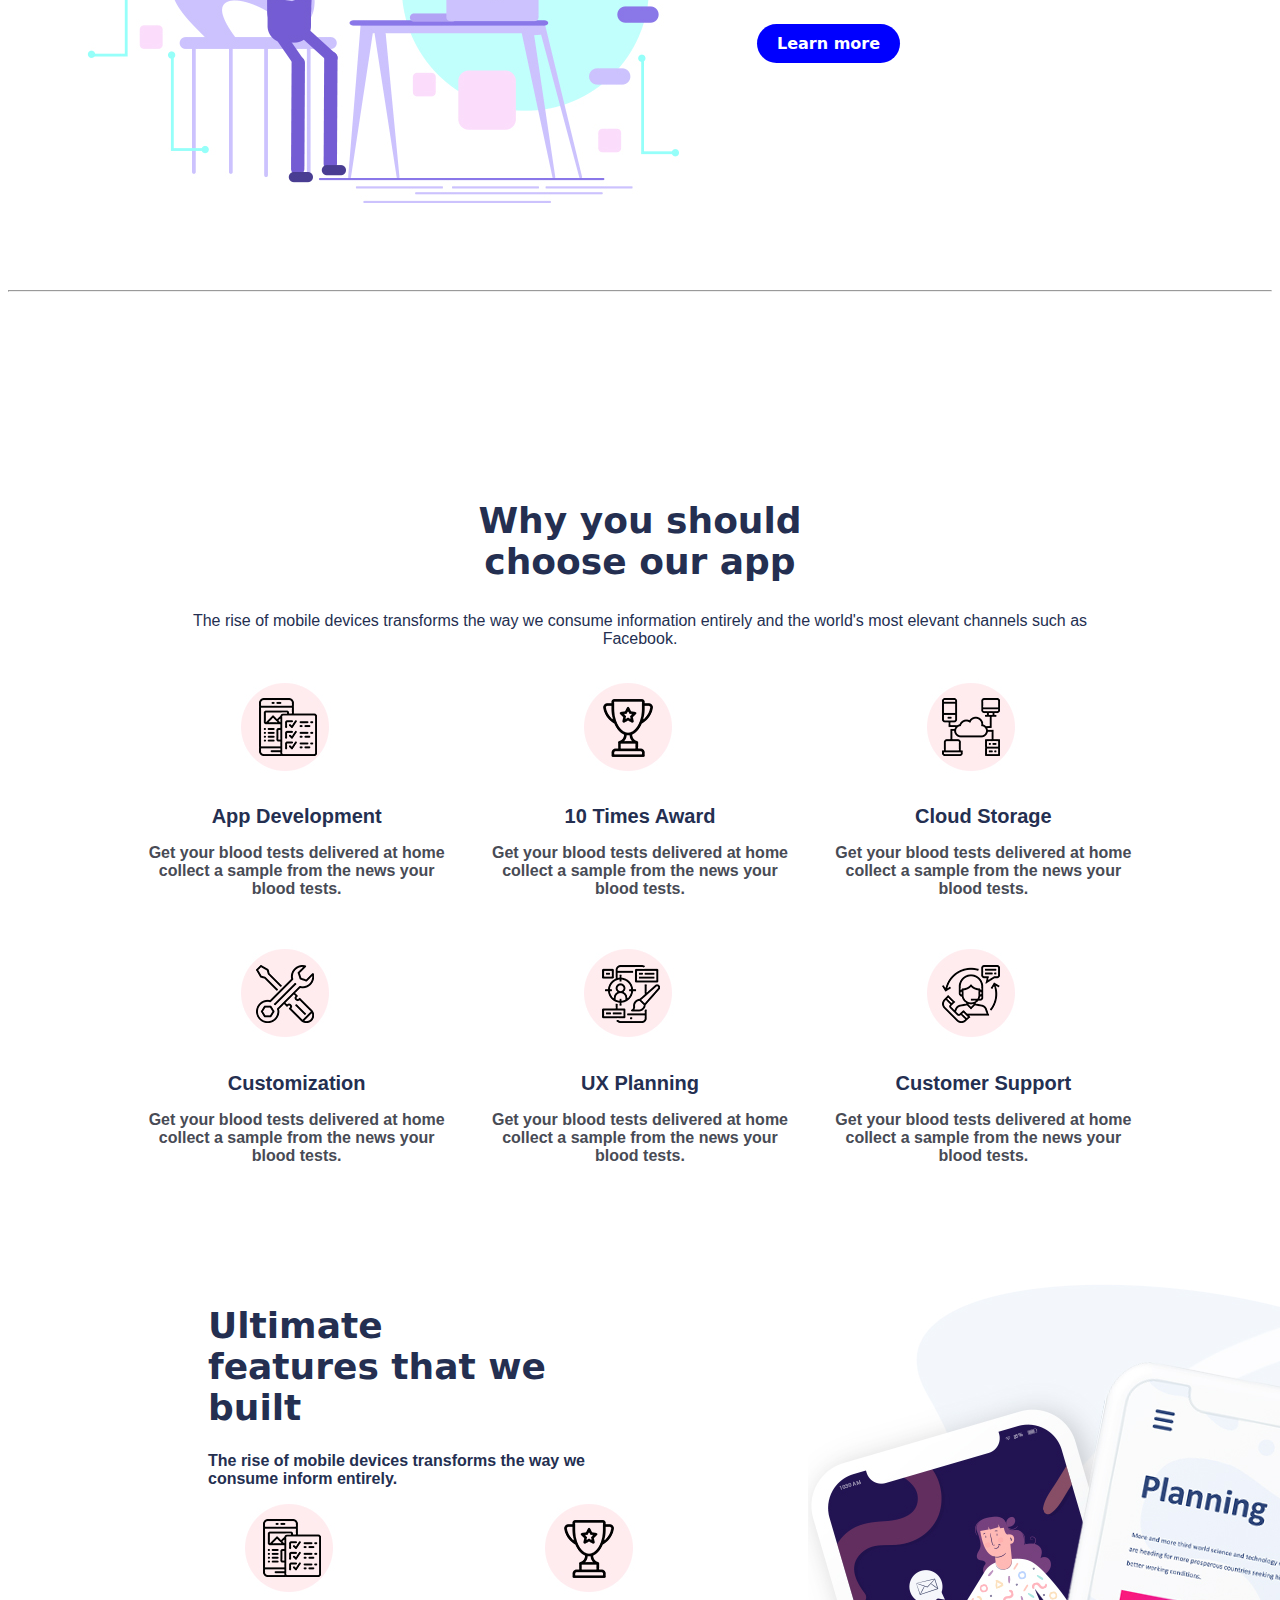
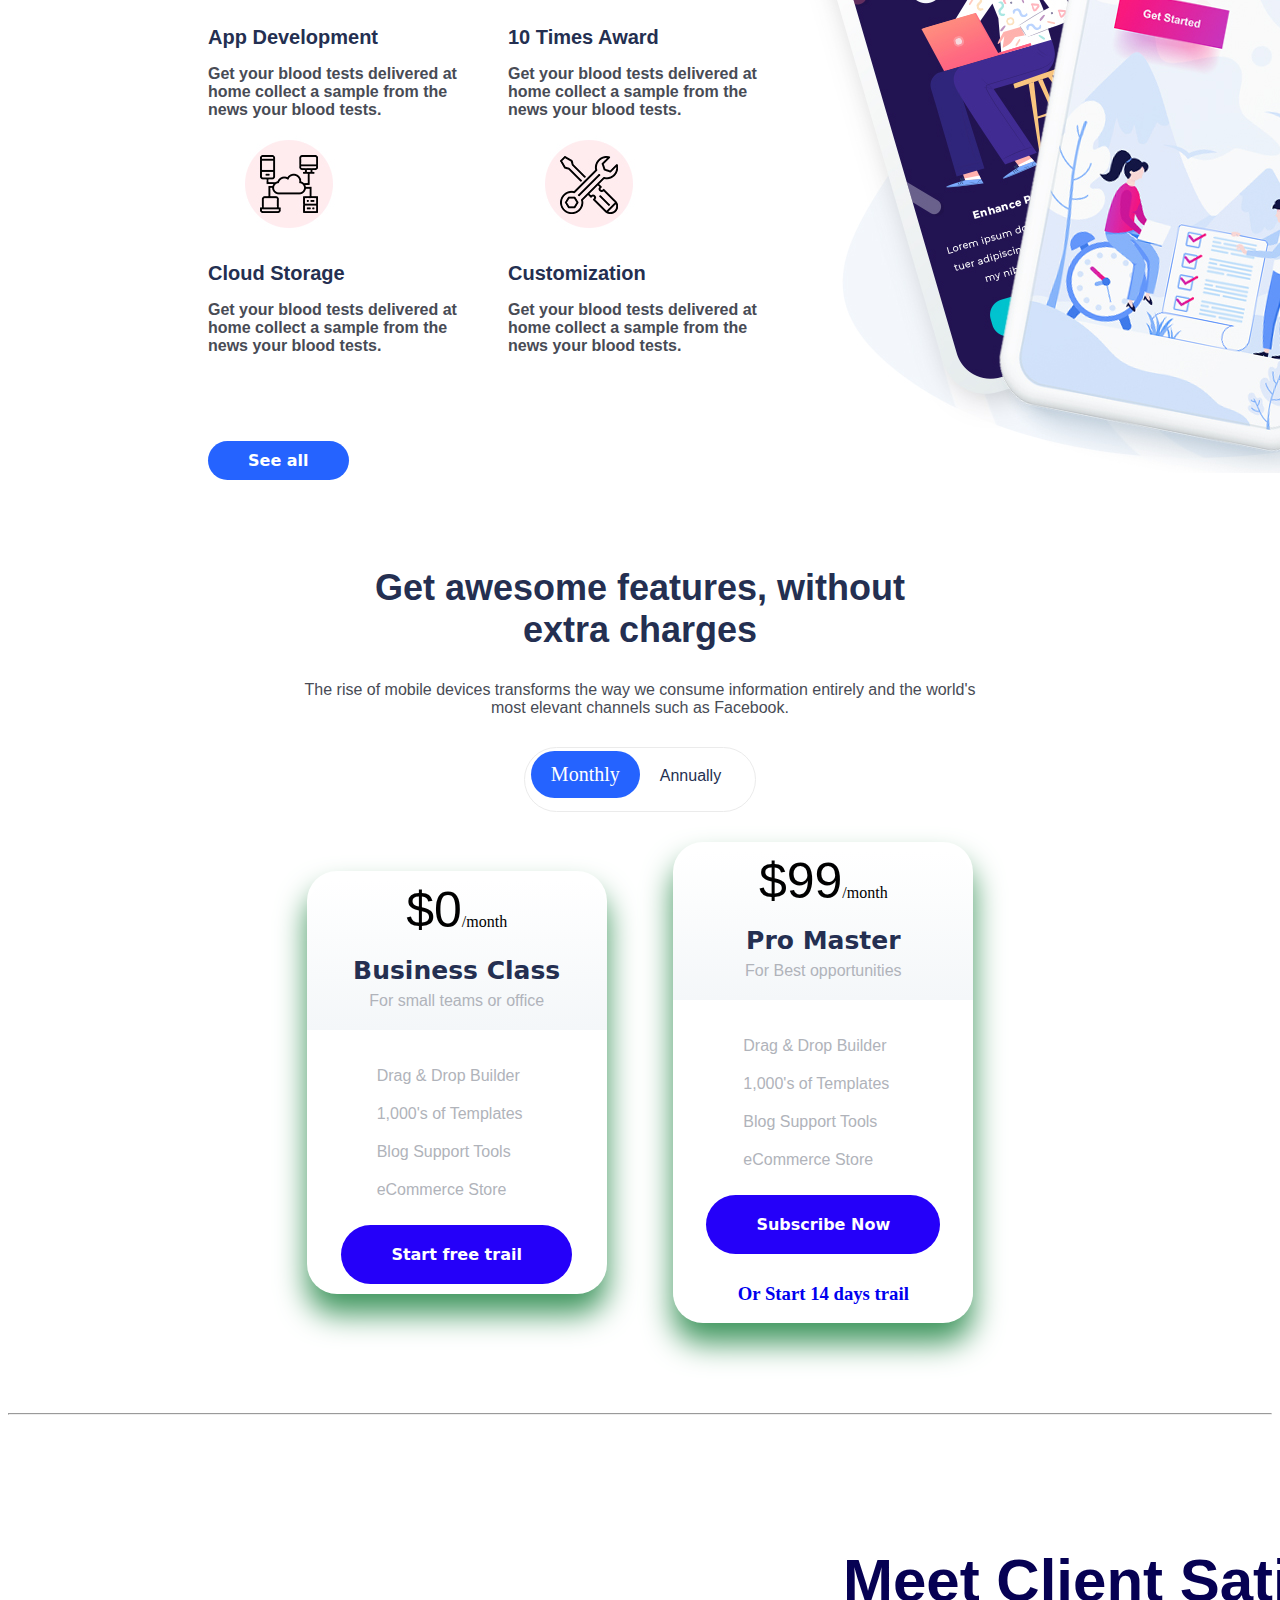
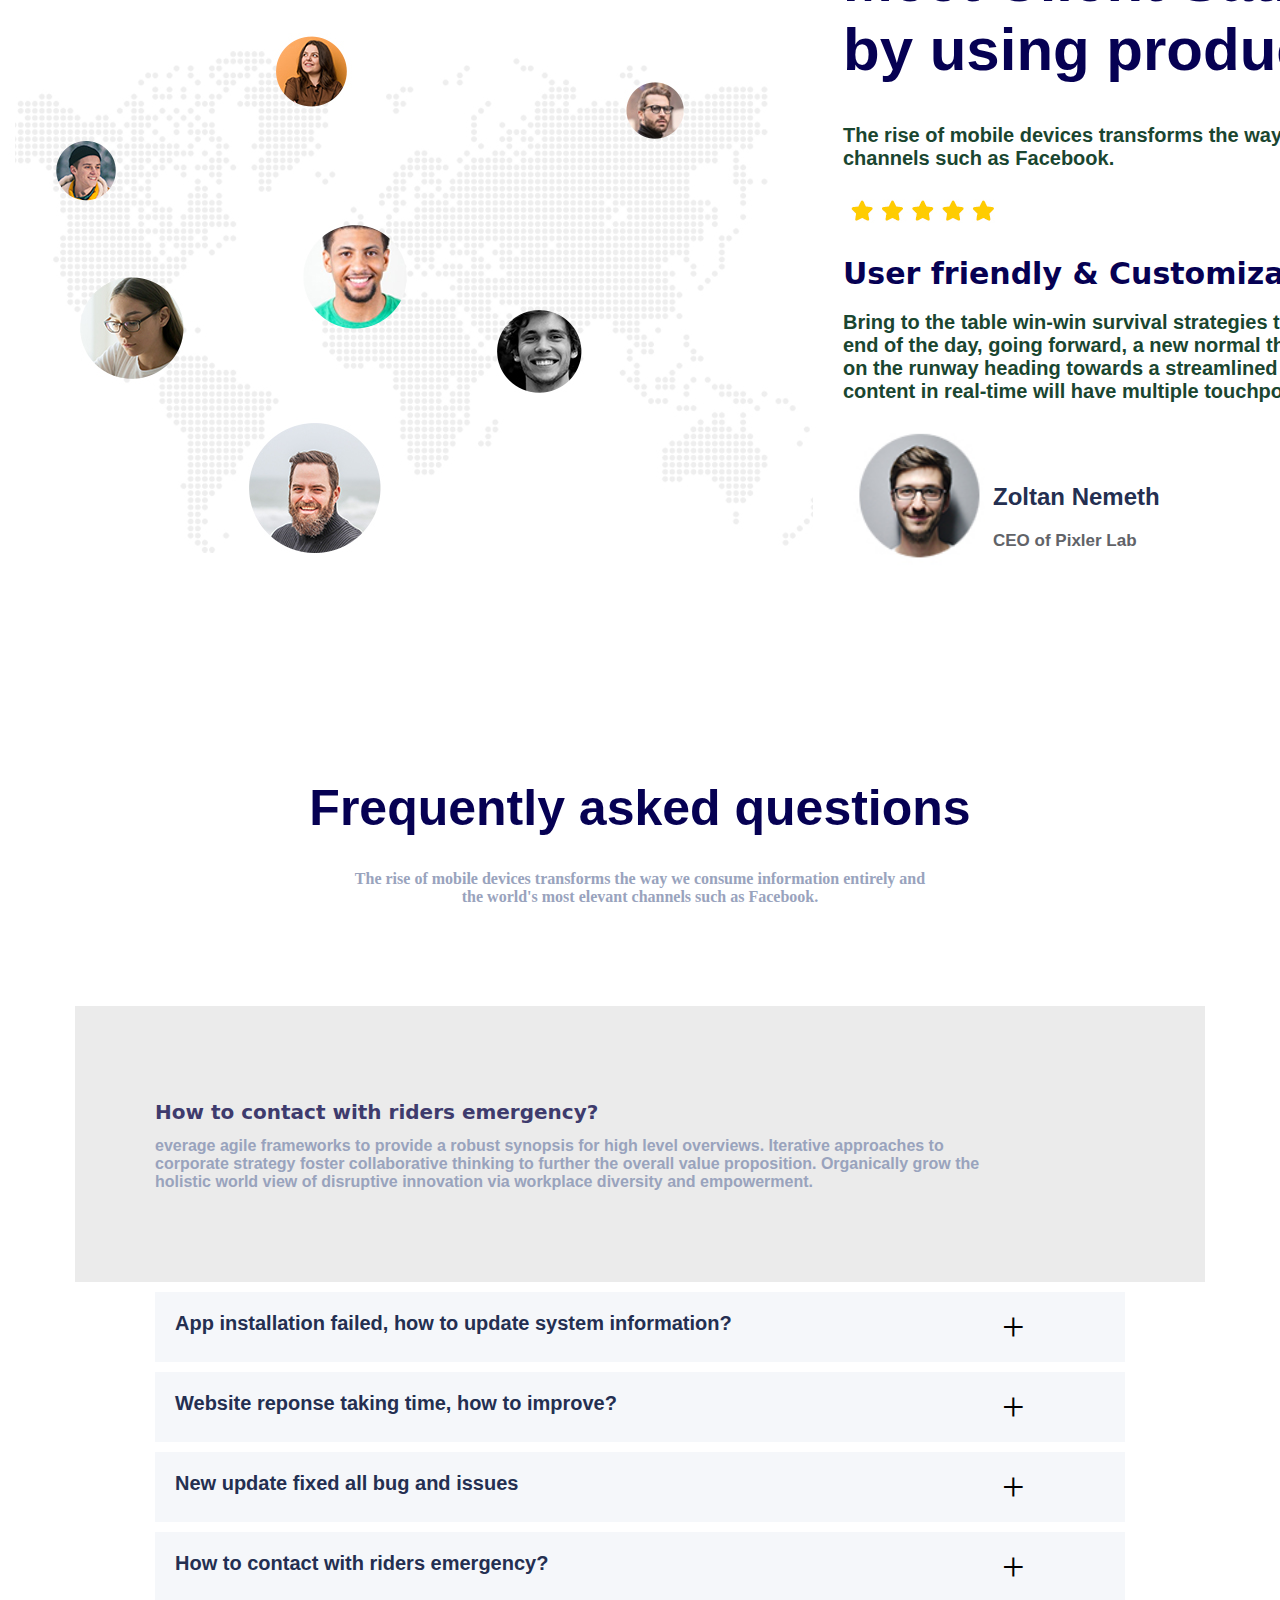
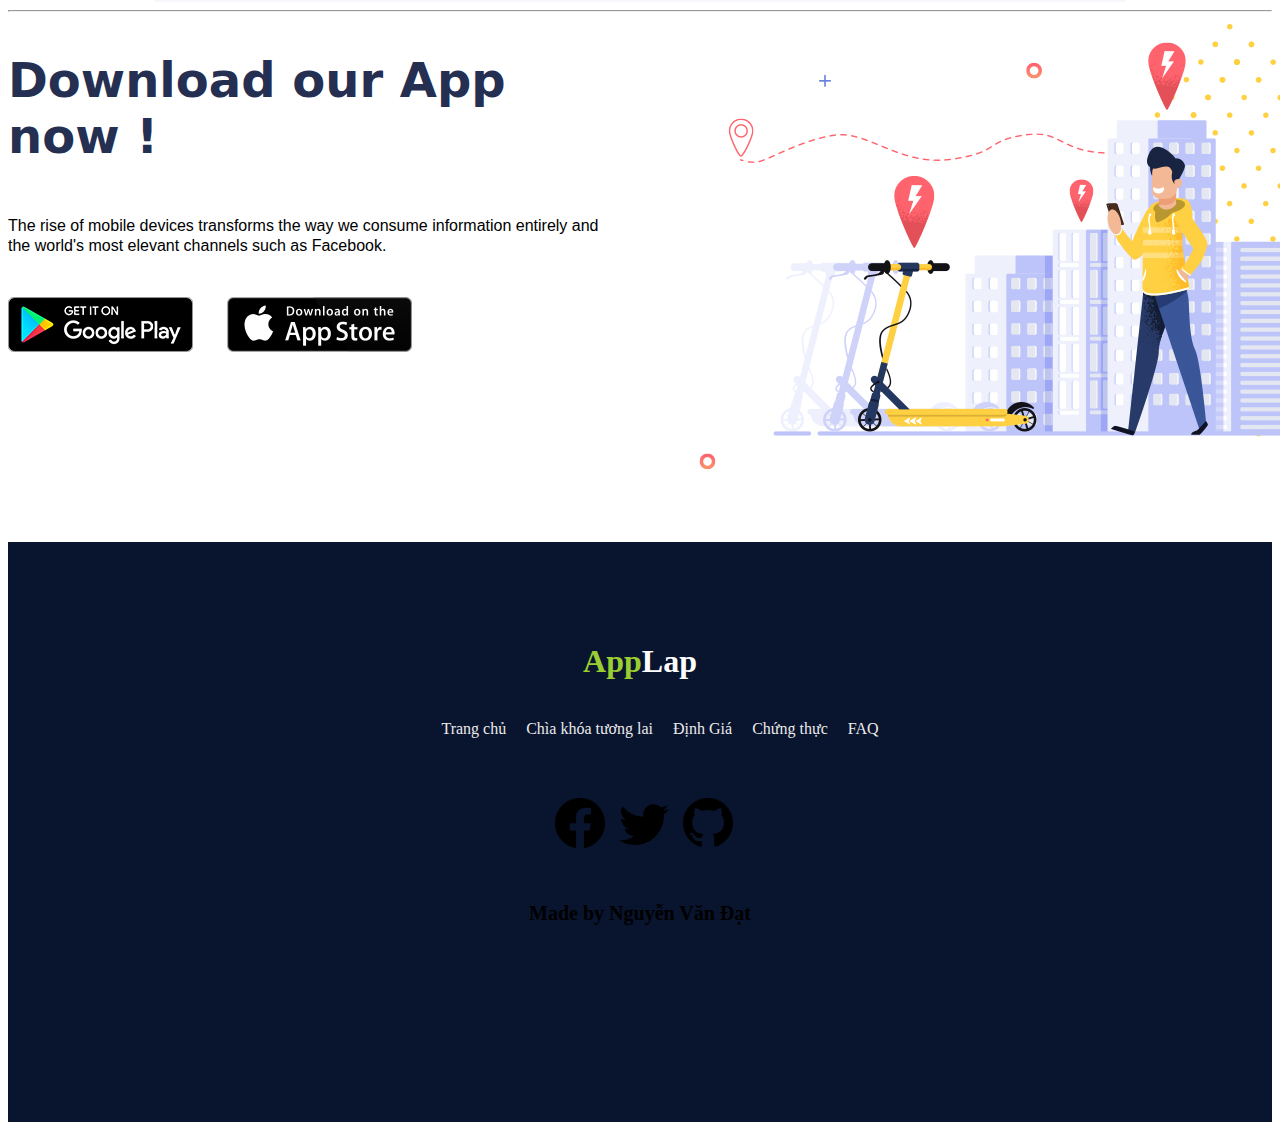
==== commit 6577146e: "update" ====
--- a/index.html
+++ b/index.html
@@ -5,37 +5,43 @@
     <meta charset="UTF-8">
     <meta http-equiv="X-UA-Compatible" content="IE=edge">
     <meta name="viewport" content="width=device-width, initial-scale=1.0">
-    <title>Document</title>
+    <title>Nguyễn Văn Đạt</title>
     <link rel="stylesheet" href="css/style.css">
+    <link href="https://cdn.jsdelivr.net/npm/bootstrap@5.2.0/dist/css/bootstrap.min.css" rel="stylesheet" integrity="sha384-gH2yIJqKdNHPEq0n4Mqa/HGKIhSkIHeL5AyhkYV8i59U5AR6csBvApHHNl/vI1Bx" crossorigin="anonymous">
+
 </head>
 
 <body>
     <div class="khu1">
         <div class="menu">
             <div class="logo">
-                <span class="app">App</span><span>Lap</span>
+                <span class="app">App</span><span class="lap">Lap</span>
             </div>
             <div class="list-menu">
                 <ul class="crop">
-                    <li><a class="title" href="">Trang chủ</a></li>
-                    <li><a class="title" href="">Chìa khóa tương lai</a></li>
-                    <li><a class="title" href="">Định Giá</a></li>
-                    <li><a class="title" href="">Chứng thực</a></li>
-                    <li><a class="title" href="">FAQ</a></li>
-                    <li><a class="title buttion" href="">Thử ngay nào</a></li>
+                    <li><a class="title" href="#">Trang chủ</a></li>
+                    <li><a class="title" href="#">Chìa khóa tương lai</a></li>
+                    <li><a class="title" href="#">Định Giá</a></li>
+                    <li><a class="title" href="#">Chứng thực</a></li>
+                    <li><a class="title" href="#">FAQ</a></li>
+                    <li><a class="title buttion" href="#">Thử ngay nào</a></li>
                 </ul>
             </div>
         </div>
+
         <div class="conten">
             <div class="border-outside">
                 <div class="qc">
-                    
-                    <span class="plant1"><img src="./img/so1.jpg" style="margin-top: 20px;" alt=""> #1 Editiors Choice App of 2020</span>
+                    <span class="plant1"><img src="./img/so1.jpg" style="margin-top: 20px;" alt=""> #1 Editiors Choice
+                        App of 2022</span>
                     <h1 class="plant2">Best app for your modern lifestyle</h1>
                     <h4 class="plant3">Increase productivity with a simple to-do app. app for
                         managing your personal budgets.</h4>
-                    <span class="tff"><a href="">Try for free</a></span><span class="wdm"><a href="">Watch demo
-                            video</a></span>
+                    <div class="mack">
+                        <span class="tff"><a href="https://www.youtube.com/channel/UC000DX6mF2LaRTNRQQgbN_A">Try for
+                            free</a></span><span class="wdm"><a href="https://www.youtube.com/watch?v=Acl3BoNT9Co">Watch
+                            demo video</a></span>
+                    </div>
                 </div>
             </div>
             <div class="img">
@@ -120,8 +126,8 @@
         <div class="clam">
             <h2>Designed & built by the latest code integration</h2>
             <h4>The rise of mobile devices transforms the way we
-            consume information entirely and the world's most
-            elevant channels such as Facebook.</h4>
+                consume information entirely and the world's most
+                elevant channels such as Facebook.</h4>
             <span>Learn more</span>
 
         </div>
@@ -138,7 +144,7 @@
                 <h3>Get your blood tests delivered at
                     home collect a sample from the
                     news your blood tests.</h3>
-                  
+
             </div>
             <div class="grik">
                 <img src="./img/2.jpg" alt="">
@@ -146,7 +152,7 @@
                 <h3>Get your blood tests delivered at
                     home collect a sample from the
                     news your blood tests.</h3>
-                
+
             </div>
             <div class="grik">
                 <img src="./img/3.jpg" alt="">
@@ -154,7 +160,7 @@
                 <h3>Get your blood tests delivered at
                     home collect a sample from the
                     news your blood tests.</h3>
-                
+
             </div>
             <div class="grik">
                 <img src="./img/4.jpg" alt="">
@@ -162,7 +168,7 @@
                 <h3>Get your blood tests delivered at
                     home collect a sample from the
                     news your blood tests.</h3>
-                
+
             </div>
             <div class="grik">
                 <img src="./img/5.jpg" alt="">
@@ -170,7 +176,7 @@
                 <h3>Get your blood tests delivered at
                     home collect a sample from the
                     news your blood tests.</h3>
-                
+
             </div>
             <div class="grik">
                 <img src="./img/6.jpg" alt="">
@@ -178,7 +184,7 @@
                 <h3>Get your blood tests delivered at
                     home collect a sample from the
                     news your blood tests.</h3>
-                
+
             </div>
         </div>
     </div>
@@ -194,7 +200,7 @@
                         <h3>Get your blood tests delivered at
                             home collect a sample from the
                             news your blood tests.</h3>
-                          
+
                     </div>
                     <div class="grik k6">
                         <img src="./img/2.jpg" alt="">
@@ -202,7 +208,7 @@
                         <h3>Get your blood tests delivered at
                             home collect a sample from the
                             news your blood tests.</h3>
-                        
+
                     </div>
                     <div class="grik k6">
                         <img src="./img/3.jpg" alt="">
@@ -210,7 +216,7 @@
                         <h3>Get your blood tests delivered at
                             home collect a sample from the
                             news your blood tests.</h3>
-                        
+
                     </div>
                     <div class="grik k6">
                         <img src="./img/4.jpg" alt="">
@@ -218,10 +224,12 @@
                         <h3>Get your blood tests delivered at
                             home collect a sample from the
                             news your blood tests.</h3>
-                        
-                    </div>
-                </div>
-                <span class="seeall"><a href="">See all</a></span>
+
+                    </div>
+                </div>
+                <div class="placka">
+                    <span class="seeall"><a href="">See all</a></span>
+                </div>
             </div>
         </div>
         <div class="img">
@@ -248,7 +256,7 @@
                         <li>1,000's of Templates</li>
                         <li>Blog Support Tools</li>
                         <li>eCommerce Store</li>
-                        
+
                     </ul>
                     <button class="stfree"><a href="#">Start free trail</a></button>
                 </div>
@@ -266,8 +274,8 @@
                         <li>Blog Support Tools</li>
                         <li>eCommerce Store</li>
                     </ul>
-                    <button class="stfree"><a href="">Subscribe Now</a></button>
-                    <h3><a href="" class="or">Or Start 14 days trail</a></h3>
+                    <button class="stfree"><a href="#">Subscribe Now</a></button>
+                    <h3><a href="#" class="or">Or Start 14 days trail</a></h3>
                 </div>
             </div>
         </div>
@@ -275,19 +283,136 @@
     </div>
     <hr>
     <div class="khu8">
-        <div class="world">
-            <img src="./img/world.jpg" alt="">
-        </div>
-        <div class="text">
-            <h1 class="k7top">
-                Meet Client Satisfaction by using product
+        <div class="k8align">
+            <div class="world">
+                <img src="./img/world.jpg" alt="">
+            </div>
+            <div class="text">
+                <h1 class="k8top">
+                    Meet Client Satisfaction by using product
+                </h1>
+                <h1 class="textq">The rise of mobile devices transforms the way we consume.
+                    elevant channels such as Facebook.</h1>
+                <h4 class="img"><img src="img/Sao.jpg" alt=""></h4>
+                <h1 class="textr">User friendly & Customizable</h1>
+                <h1 class="texty">Bring to the table win-win survival strategies to ensure proactive domination. At the
+                    end of the day, going forward, a new normal that has evolved from generation X is on the runway
+                    heading towards a streamlined cloud solution. User generated content in real-time will have multiple
+                    touchpoints for offshoring.</h1>
+                <div class="gridk8">
+                    <div class="smile">
+                        <img src="img/smile.jpg" alt="">
+                        <div class="pick">
+                            <h2>Zoltan Nemeth</h2>
+                            <h1>CEO of Pixler Lab</h1>
+                        </div>
+
+                    </div>
+                    <div  class="muitent">
+                        <a href=""><span class="hove"><svg xmlns="http://www.w3.org/2000/svg" width="40" height="auto" fill="currentColor" class="upload bi bi-arrow-left-circle" viewBox="0 0 16 16">
+                            <path fill-rule="evenodd" d="M1 8a7 7 0 1 0 14 0A7 7 0 0 0 1 8zm15 0A8 8 0 1 1 0 8a8 8 0 0 1 16 0zm-4.5-.5a.5.5 0 0 1 0 1H5.707l2.147 2.146a.5.5 0 0 1-.708.708l-3-3a.5.5 0 0 1 0-.708l3-3a.5.5 0 1 1 .708.708L5.707 7.5H11.5z"/></a>
+                          </svg></span>
+                          <span style="font-size: 30px;">|</span>
+                       <a href="" class="mtr">   <svg xmlns="http://www.w3.org/2000/svg" width="40" height="auto" fill="currentColor" class="bi bi-arrow-right-circle" viewBox="0 0 16 16">
+                        <path fill-rule="evenodd" d="M1 8a7 7 0 1 0 14 0A7 7 0 0 0 1 8zm15 0A8 8 0 1 1 0 8a8 8 0 0 1 16 0zM4.5 7.5a.5.5 0 0 0 0 1h5.793l-2.147 2.146a.5.5 0 0 0 .708.708l3-3a.5.5 0 0 0 0-.708l-3-3a.5.5 0 1 0-.708.708L10.293 7.5H4.5z"/>
+                      </svg></a>
+                    </div>
+                </div>
+            </div>
+        </div>
+
+
+    </div>
+    <div class="khu9">
+        <div class="center">
+            <h1 class="main">Frequently asked questions</h1>
+            <h1 class="bot">The rise of mobile devices transforms the way we consume information entirely
+                and the world's most elevant channels such as Facebook.</h1>
+        </div>
+        <div class="p1">
+            <h1 class="top">How to contact with riders emergency?</h1>
+            <h1 class="bot2">everage agile frameworks to provide a robust synopsis for high level overviews. Iterative
+                approaches to corporate strategy foster collaborative thinking to further the overall value proposition.
+                Organically grow the holistic world view of disruptive innovation via workplace diversity and
+                empowerment.
             </h1>
-            <h4></h4>
+        </div>
+        <div class="p2">
+            <div class="textp2">
+                <h1>App installation failed, how to update system information?</h1>
+            </div>
+            <div class="plus">
+                <span>+</span>
+            </div>
+        </div>
+        <div class="p2">
+            <div class="textp2">
+                <h1>Website reponse taking time, how to improve?</h1>
+            </div>
+            <div class="plus">
+                <span>+</span>
+            </div>
+        </div>
+        <div class="p2">
+            <div class="textp2">
+                <h1>New update fixed all bug and issues</h1>
+            </div>
+            <div class="plus">
+                <span>+</span>
+            </div>
+        </div>
+        <div class="p2">
+            <div class="textp2">
+                <h1>How to contact with riders emergency?</h1>
+            </div>
+            <div class="plus">
+                <span>+</span>
+            </div>
+        </div>
+    </div>
+    <hr>
+    <div class="khu10">
+        <div class="textk10">
+                <h1>Download our App now !</h1>
+                <h4>The rise of mobile devices transforms the way we consume information entirely
+                    and the world's most elevant channels such as Facebook.</h4>
+                <div class="imgk10">
+                    <img src="./img/chplay.jpg" alt="">
+                    <img src="./img/appstore.jpg" alt="">
+                </div>
+        </div>
+        <div class="imgkz10">
+            <img src="./img/electric.jpg" alt="">
         </div>
     </div>
     <div class="footer">
-        <div class="planter"><h1> <span class="app">App</span><span class="white">Lap</span></h1></div>
-    </div>
-</body> 
+        <div class="planter">
+            <h1> <span class="app">App</span><span class="white">Lap</span></h1>
+        </div>
+        <div class="footer-Lismenu">
+            <ul class="footercrop">
+                <li><a class="placl" href="#">Trang chủ</a></li>
+                <li><a class="placl" href="#">Chìa khóa tương lai</a></li>
+                <li><a class="placl" href="#">Định Giá</a></li>
+                <li><a class="placl" href="#">Chứng thực</a></li>
+                <li><a class="placl" href="#">FAQ</a></li>
+            </ul>
+        </div>
+        <div class="icon">
+            <svg xmlns="http://www.w3.org/2000/svg" width="50" height="auto" fill="currentColor" class="bi bi-facebook" viewBox="0 0 16 16">
+                <path d="M16 8.049c0-4.446-3.582-8.05-8-8.05C3.58 0-.002 3.603-.002 8.05c0 4.017 2.926 7.347 6.75 7.951v-5.625h-2.03V8.05H6.75V6.275c0-2.017 1.195-3.131 3.022-3.131.876 0 1.791.157 1.791.157v1.98h-1.009c-.993 0-1.303.621-1.303 1.258v1.51h2.218l-.354 2.326H9.25V16c3.824-.604 6.75-3.934 6.75-7.951z"/>
+              </svg>
+            <svg xmlns="http://www.w3.org/2000/svg" width="50" height="auto" fill="currentColor" class="bi bi-twitter" viewBox="0 0 16 16">
+                <path d="M5.026 15c6.038 0 9.341-5.003 9.341-9.334 0-.14 0-.282-.006-.422A6.685 6.685 0 0 0 16 3.542a6.658 6.658 0 0 1-1.889.518 3.301 3.301 0 0 0 1.447-1.817 6.533 6.533 0 0 1-2.087.793A3.286 3.286 0 0 0 7.875 6.03a9.325 9.325 0 0 1-6.767-3.429 3.289 3.289 0 0 0 1.018 4.382A3.323 3.323 0 0 1 .64 6.575v.045a3.288 3.288 0 0 0 2.632 3.218 3.203 3.203 0 0 1-.865.115 3.23 3.23 0 0 1-.614-.057 3.283 3.283 0 0 0 3.067 2.277A6.588 6.588 0 0 1 .78 13.58a6.32 6.32 0 0 1-.78-.045A9.344 9.344 0 0 0 5.026 15z"/>
+              </svg>
+            <svg xmlns="http://www.w3.org/2000/svg" width="50" height="auto" fill="currentColor" class="bi bi-github" viewBox="0 0 16 16">
+                <path d="M8 0C3.58 0 0 3.58 0 8c0 3.54 2.29 6.53 5.47 7.59.4.07.55-.17.55-.38 0-.19-.01-.82-.01-1.49-2.01.37-2.53-.49-2.69-.94-.09-.23-.48-.94-.82-1.13-.28-.15-.68-.52-.01-.53.63-.01 1.08.58 1.23.82.72 1.21 1.87.87 2.33.66.07-.52.28-.87.51-1.07-1.78-.2-3.64-.89-3.64-3.95 0-.87.31-1.59.82-2.15-.08-.2-.36-1.02.08-2.12 0 0 .67-.21 2.2.82.64-.18 1.32-.27 2-.27.68 0 1.36.09 2 .27 1.53-1.04 2.2-.82 2.2-.82.44 1.1.16 1.92.08 2.12.51.56.82 1.27.82 2.15 0 3.07-1.87 3.75-3.65 3.95.29.25.54.73.54 1.48 0 1.07-.01 1.93-.01 2.2 0 .21.15.46.55.38A8.012 8.012 0 0 0 16 8c0-4.42-3.58-8-8-8z"/>
+              </svg>
+        </div>
+       <div class="madevy">
+        <h1 class="aa">Made by Nguyễn Văn Đạt</h1>
+    </div>
+       </div>
+</body>
 
 </html>--- a/css/style.css
+++ b/css/style.css
@@ -1,3 +1,7 @@
+
+body{
+   background-color: #ffffff;   
+}
 .khu1 {
     padding-top: 12px;
     max-width: 1200px;
@@ -16,6 +20,10 @@
     color: yellowgreen;
 }
 
+.lap {
+    color:#242f51
+}
+
 .menu {
     display: flex;
     justify-content: space-between;
@@ -30,7 +38,7 @@
 .title {
     text-decoration: none;
     padding-left: 20px;
-    color: black;
+    color: #242f51;
     font-family: system-ui, -apple-system, BlinkMacSystemFont, 'Segoe UI', Roboto, Oxygen, Ubuntu, Cantarell, 'Open Sans', 'Helvetica Neue', sans-serif;
     font-size: medium;
     font-weight: 5 00;
@@ -58,8 +66,10 @@
     padding-top: 30px;
 }
 
-.img {
-    margin: auto;
+.img img{
+    margin: auto;
+    
+    border-radius: 80px;
 }
 
 .border-outside {
@@ -89,6 +99,7 @@
     font-family: system-ui, -apple-system, BlinkMacSystemFont, 'Segoe UI', Roboto, Oxygen, Ubuntu, Cantarell, 'Open Sans', 'Helvetica Neue', sans-serif;
     line-height: 60px;
     color: #242f51;
+    padding-top: 10px;
 }
 
 .plant3 {
@@ -96,10 +107,14 @@
     font-family: 'Times New Roman', Times, serif;
     color: #242f51;
     font-weight: 400;
-}
-
+    padding-top: 20px;
+}
+.mack{
+    margin-top: 40px;
+}
 .tff>a {
     text-decoration: none;
+    
     padding: 8px;
     padding-top: 8px;
     padding-bottom: 8px;
@@ -116,8 +131,9 @@
 .wdm>a {
     text-decoration: none;
     margin-left: 10px;
+    font-family:sans-serif;
     font-weight: bold;
-    color: blue;
+    color: #242f51;
 }
 
 .khu2 {
@@ -125,6 +141,7 @@
     margin: auto;
     max-width: 1200px;
     padding-top: 30px;
+    background: white;
 }
 
 .title1 {
@@ -138,8 +155,11 @@
     display: flex;
     justify-content: space-evenly;
 }
-
+.naraka{
+    margin-top: 80px;
+}
 .conten1 {
+    margin-top: 100px;
     display: grid;
     grid-template-columns: repeat(2, minmax(0, 1fr));
 }
@@ -193,7 +213,7 @@
 }
 
 .b {
-    color: #2563ff;
+    color: blue;
 }
 
 .c {
@@ -204,7 +224,7 @@
     height: auto;
     margin: auto;
     max-width: 1200px;
-    padding-top: 30px;
+    margin-top: 90px;
 }
 
 .plan {
@@ -216,7 +236,7 @@
     font-size: 40px;
     font-weight: 600;
     font-family: Impact, Haettenschweiler, 'Arial Narrow Bold', sans-serif;
-    width: 370px;
+    width: 550px;
     border-right: 1px solid gray;
     padding-right: 180px;
     color: #242f51;
@@ -230,7 +250,8 @@
 }
 
 .plan1 {
-    padding-top: 60px;
+    margin-top:90px;
+    margin-bottom:60px;
     display: grid;
     grid-template-columns: repeat(3, minmax(0, 1fr));
     gap: 6px;
@@ -253,27 +274,27 @@
 .khu4 {
     max-width: 1600px;
     margin: auto;
-    display: grid;
-    grid-template-columns: repeat(2, minmax(0, 1fr));
-    gap: 3px;
+    display: flex;
 }
 
 .clam h2 {
     padding-top: 180px;
     font-size: 36px;
-    font-weight: 500;
+    font-weight: 600;
     font-family: Impact, Haettenschweiler, 'Arial Narrow Bold', sans-serif;
-    width: 310px;
-
-    padding-right: 180px;
-    color: #242f51;
+    width: 510px;
+    padding-left: 10000px;
+    color: #242f51;
+
 }
 
 .clam h4 {
-
+    padding-top: 20px;
+    padding-bottom: 10px;
+    font-size: 16px;
     font-family: 'Lucida Sans', 'Lucida Sans Regular', 'Lucida Grande', 'Lucida Sans Unicode', Geneva, Verdana, sans-serif;
     font-weight: 300;
-    color: #242f51;
+    color: #616368;
     width: 300px;
 }
 
@@ -317,6 +338,9 @@
 .gridk5 {
     display: grid;
     grid-template-columns: 1fr 1fr 1fr;
+    gap: 30px;
+    width: 1000px;
+    margin: auto;
 }
 
 .grik h1 {
@@ -324,13 +348,14 @@
     font-family: 'Segoe UI', Tahoma, Geneva, Verdana, sans-serif;
     font-weight: 700;
     color: #242f51;
+    padding-top: 10px;
 }
 
 .grik h3 {
     font-family: 'Lucida Sans', 'Lucida Sans Regular', 'Lucida Grande', 'Lucida Sans Unicode', Geneva, Verdana, sans-serif;
     font-size: 16px;
     font-weight: 600;
-    color: #242f51;
+    color: #484b55;
 }
 
 .footer {
@@ -354,6 +379,7 @@
     display: grid;
     grid-template-columns: 1fr 1fr;
     margin: auto;
+    margin-top: 100px;
 }
 
 .plack {
@@ -380,19 +406,22 @@
     display: grid;
     grid-template-columns: 1fr 1fr;
 }
-
+.placka{
+    margin-top: 80px;
+}
 .seeall a {
+   
     text-decoration: none;
     list-style: none;
     background-color: #2563ff;
     padding: 10px;
-    padding-left: 30px;
-    padding-right: 30px;
+    padding-left: 40px;
+    padding-right: 40px;
     border-radius: 30px;
     color: white;
     font-family: system-ui, -apple-system, BlinkMacSystemFont, 'Segoe UI', Roboto, Oxygen, Ubuntu, Cantarell, 'Open Sans', 'Helvetica Neue', sans-serif;
     font-weight: 600;
-
+   
 }
 
 .k6 h3 {
@@ -411,10 +440,10 @@
 .h1k7 {
     margin: auto;
     font-size: 36px;
-    font-family: 'Gill Sans', 'Gill Sans MT', Calibri, 'Trebuchet MS', sans-serif;
+    font-family: 'Segoe UI', Tahoma, Geneva, Verdana, sans-serif;
     font-weight: 800;
     color: #242f51;
-    width: 500px;
+    width: 590px;
 }
 
 .h11k7 {
@@ -422,8 +451,9 @@
     font-size: 16px;
     font-family: 'Lucida Sans', 'Lucida Sans Regular', 'Lucida Grande', 'Lucida Sans Unicode', Geneva, Verdana, sans-serif;
     font-weight: 500;
-    width: 650px;
+    width: 680px;
     padding: 30px 0;
+    color: #484b55;
 }
 
 .titlek7 {
@@ -431,7 +461,7 @@
     border: #ebebeb solid 1px;
     border-radius: 50px;
     width: 230px;
-    height: 53px;
+    height: 63px;
 }
 
 .month {
@@ -492,9 +522,9 @@
 }
 
 .bussiness {
-    font-size: 20px;
-    font-family: system-ui, -apple-system, BlinkMacSystemFont, 'Segoe UI', Roboto, Oxygen, Ubuntu, Cantarell, 'Open Sans', 'Helvetica Neue', sans-serif;
-    font-weight: 00;
+    font-size: 25px;
+    font-family: system-ui, -apple-system, BlinkMacSystemFont, 'Segoe UI', Roboto, Oxygen, Ubuntu, Cantarell, 'Open Sans', 'Helvetica Neue', sans-serif;
+    font-weight: 600;
     color: #242f51;
 }
 
@@ -571,9 +601,221 @@
     list-style: none;
     text-align: start;
     padding: 5px;
-}
+}     
 .khu8{
-  margin: auto;
-  margin-top: 90px;
-  display: flex;
+    max-width: 1600px;
+    margin: auto;
+    margin-top: 90px;
+    margin-bottom: 90px;
+    
+}
+.k8align{
+    display: flex;
+}
+.textq{
+font-size: 20px;
+font-family: 'Lucida Sans', 'Lucida Sans Regular', 'Lucida Grande', 'Lucida Sans Unicode', Geneva, Verdana, sans-serif;
+color: #1a4630;
+width: 700px;
+}
+.k8top{
+    font-size: 60px;
+    font-family: 'Segoe UI', Tahoma, Geneva, Verdana, sans-serif;
+    font-weight: 700;
+    color: #060153;
+    width: 700px;
+
+}
+.textr{
+font-size: 30px;
+font-family:system-ui, -apple-system, BlinkMacSystemFont, 'Segoe UI', Roboto, Oxygen, Ubuntu, Cantarell, 'Open Sans', 'Helvetica Neue', sans-serif;
+color: #060153;
+width: 850px;
+}
+.texty{
+    font-size: 20px;
+font-family: 'Lucida Sans', 'Lucida Sans Regular', 'Lucida Grande', 'Lucida Sans Unicode', Geneva, Verdana, sans-serif;
+color: #1a4630;
+width: 800px;
+}
+.smile{
+    display: flex;
+    
+}
+.pick{
+    margin-top: 40px;
+}
+.pick h1{  
+    font-size: 17px;
+    font-family: 'Lucida Sans', 'Lucida Sans Regular', 'Lucida Grande', 'Lucida Sans Unicode', Geneva, Verdana, sans-serif;
+    font-weight:600;
+    color: #616368;
+}
+.pick h2{
+    font-family: 'Segoe UI', Tahoma, Geneva, Verdana, sans-serif;
+    font-weight: 700;
+    color: #242f51;
+}
+.smile img{
+    width: 150px;
+}
+.gridk8{
+    margin-top: 20px;
+    display: grid;
+    grid-template-columns: 1fr 1fr;
+}
+.center{
+    text-align: center;
+    padding-top: 30px;
+    margin: auto;
+}
+.center .main{
+    font-size: 50px;
+    font-family: 'Segoe UI', Tahoma, Geneva, Verdana, sans-serif;
+    font-weight: 900px;
+    color: #060153;
+}
+.bot{
+    margin: auto;
+    margin-top: 20px;
+color: #99a3bd;
+font-size: 16px;
+width: 580px;
+}
+.muitent{
+    padding-top: 50px;
+    padding-left: 100px;
+}
+.hove::hover {
+color: #2563ff;
+
+}
+.upload{
+    width: 40px;
+    height: auto;
+}
+.p1{
+    max-width: 970px;
+    margin: auto;
+    background-color: #ebebeb;
+    margin-top: 100px;
+    padding: 80px;
+   
+    
+}
+.p1 .top{
+    font-size: 20px;
+    font-family: system-ui, -apple-system, BlinkMacSystemFont, 'Segoe UI', Roboto, Oxygen, Ubuntu, Cantarell, 'Open Sans', 'Helvetica Neue', sans-serif;
+    
+    font-weight: 700;
+    color: #3e3b6d;
+    
+}
+.bot2{
+    color: #99a3bd; 
+    font-size: 16px;
+    font-family: 'Segoe UI', Tahoma, Geneva, Verdana, sans-serif;
+    font-weight: 700px;
+    width: 850px;
+}
+.p2{
+    background-color: #f5f7fa;
+    display: grid;
+    grid-template-columns: 1fr 1fr 1fr;
+    margin: auto;
+    margin-top:10px ;
+    max-width: 970px;
+    height: 70px;
+}
+.textp2 h1{
+    font-size: 20px;
+    font-family: 'Franklin Gothic Medium', 'Arial Narrow', Arial, sans-serif;
+    font-weight: 600;
+    margin-top:20px ;
+    color: #242f51;
+}
+.textp2{
+    
+    padding-left: 20px;
+    grid-column: span 2/ span 2;
+}
+.plus{
+    margin: auto;
+    font-size: 40px;
+    padding-left: 100px;
+}
+.mtr:hover{
+    background-color: blue;
+}
+.khu9{
+    margin: auto;
+    max-width: 1200px;
+}
+.khu10{
+    margin: auto;
+    max-width: 1400px;
+    display: flex;
+}
+.textk10 h1{
+    font-size: 48px;
+    font-family: system-ui, -apple-system, BlinkMacSystemFont, 'Segoe UI', Roboto, Oxygen, Ubuntu, Cantarell, 'Open Sans', 'Helvetica Neue', sans-serif;
+    font-weight: 700;
+    width: 600px;
+    color: #242f51;
+}
+.textk10 h4{
+    font-size: 16px;
+    font-family: 'Lucida Sans', 'Lucida Sans Regular', 'Lucida Grande', 'Lucida Sans Unicode', Geneva, Verdana, sans-serif;
+    font-weight: 500;
+    padding-top: 20px;
+    padding-bottom: 20px;
+    line-height: 20px;
+
+}
+.imgk10 img{
+    margin-right: 30px;
+}
+.footer-Lismenu{
+    margin: auto;
+    max-width: 1000px;
+    margin-top: 40px;
+}
+.footercrop{
+    justify-content: center;
+    display: flex;
+    list-style: none;
+    border: none;
+    margin-top:20px ;
+}
+.footercrop a{
+    text-decoration: none;
+    margin: auto;   
+}
+.footercrop a:hover{
+    color: #484b55;
+}
+.placl{
+    font-size: 16px;
+    color: #ebebeb;
+    padding: 10px;
+    
+}
+.icon{
+    margin: auto;
+    width: 190px;
+    margin-top: 60px;
+    
+}
+.icon svg{
+    margin-left: 10px;
+   
+}
+.madevy{
+margin: auto;
+max-width: 1200px;
+}
+.madevy h1{
+    text-align: center;
+    font-size: 20px;
+    margin-top: 50px;
 }